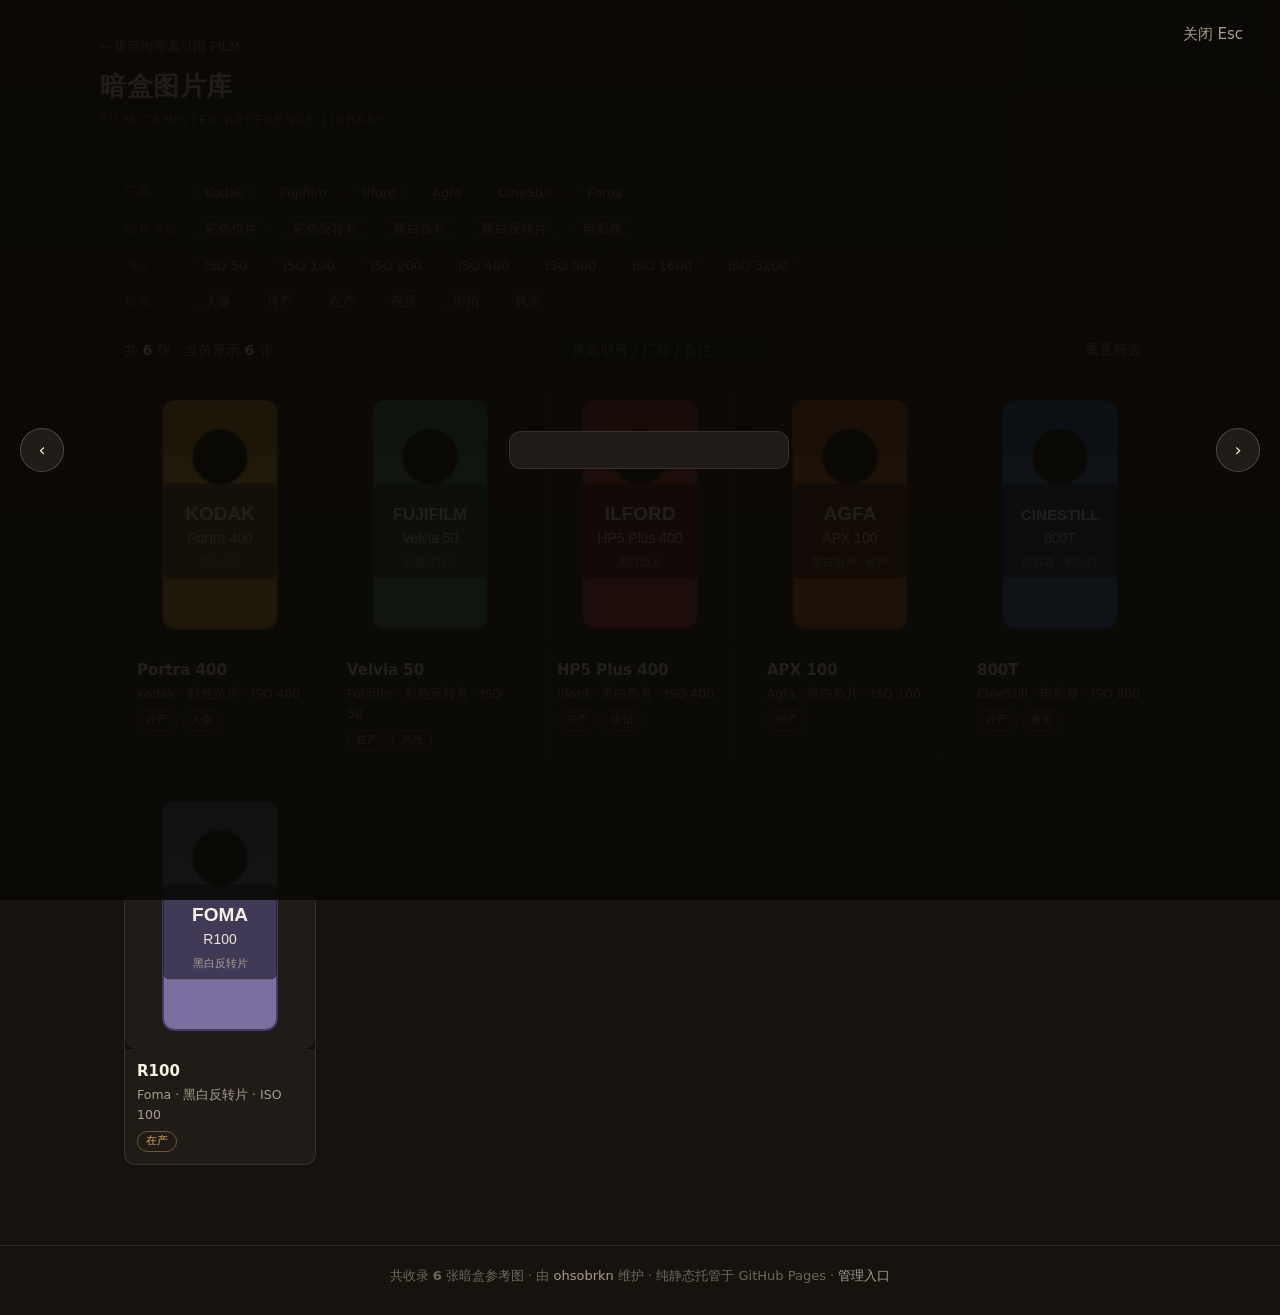
==== index.html @ 47b18689 "canister: init library (visitor page, admin, schema, seed data) 纯静态暗盒图片库：访客端多维筛选浏览 + 管理端 Git API 自助维" ====
<!DOCTYPE html>
<html lang="zh-CN">
<head>
  <meta charset="UTF-8" />
  <meta name="viewport" content="width=device-width, initial-scale=1.0" />
  <meta name="description" content="暗盒图片库 — 胶片暗盒参考图集，按厂商、胶片类型、ISO 筛选浏览。海带索引图 FILM 附属项目。" />
  <meta name="author" content="ohsobrkn" />
  <title>暗盒图片库 · 海带索引图 FILM</title>
  <link rel="stylesheet" href="styles.css" />
</head>
<body>

<header class="lib-header">
  <div class="lib-header-inner">
    <a class="lib-back" href="https://ohsobrkn.github.io/film-index-generator/">← 返回海带索引图 FILM</a>
    <h1>暗盒图片库</h1>
    <p class="lib-sub">Film canister reference library</p>
  </div>
</header>

<main>
  <section id="filters" class="lib-filters" aria-label="筛选器"></section>

  <div class="lib-toolbar">
    <span class="lib-count" id="count"></span>
    <input type="text" class="search-input" id="search" placeholder="搜索型号 / 厂商 / 备注…" />
    <button id="resetBtn" class="ghost" type="button">重置筛选</button>
  </div>

  <section id="grid" class="lib-grid" aria-label="图片列表"></section>
  <div id="empty" class="lib-empty" hidden>没有符合条件的暗盒图片，试试调整筛选条件。</div>
</main>

<footer class="lib-footer">
  共收录 <b id="totalCount">0</b> 张暗盒参考图 · 由 <a href="https://github.com/ohsobrkn" target="_blank" rel="noopener">ohsobrkn</a> 维护
  · 纯静态托管于 GitHub Pages · <a href="admin.html">管理入口</a>
</footer>

<div id="lightbox" class="lightbox" hidden role="dialog" aria-modal="true" aria-label="图片大图">
  <span class="lb-counter" id="lbCounter"></span>
  <button class="lb-close ghost" id="lbClose" type="button">关闭 Esc</button>
  <button class="lb-nav lb-prev" id="lbPrev" type="button" aria-label="上一张">‹</button>
  <div class="lightbox-stage">
    <div class="lightbox-img-wrap"><img class="lightbox-img" id="lbImg" alt="" /></div>
    <aside class="lightbox-meta" id="lbMeta"></aside>
  </div>
  <button class="lb-nav lb-next" id="lbNext" type="button" aria-label="下一张">›</button>
</div>

<script>
(function () {
  "use strict";

  var DIM_TYPE_LABEL = {};

  var db = null;          // canisters.json 全量
  var visibleItems = [];  // 当前筛选结果
  var filters = {};       // { dimKey: Set(values) }
  var query = "";
  var lbIndex = -1;

  var filtersEl = document.getElementById("filters");
  var gridEl = document.getElementById("grid");
  var emptyEl = document.getElementById("empty");
  var countEl = document.getElementById("count");
  var totalEl = document.getElementById("totalCount");
  var searchEl = document.getElementById("search");
  var resetBtn = document.getElementById("resetBtn");

  function itemVisible(item) { return !item.status || item.status === "visible"; }

  function attrValue(item, key) {
    return item.attrs ? item.attrs[key] : undefined;
  }

  function dimOf(key) {
    for (var i = 0; i < db.dimensions.length; i += 1) {
      if (db.dimensions[i].key === key) return db.dimensions[i];
    }
    return null;
  }

  function dimValues(dim) {
    if (dim.type === "dict") return (db.dicts && db.dicts[dim.dict]) || [];
    if (dim.type === "enum") return dim.values || [];
    if (dim.type === "number") return dim.tiers || [];
    if (dim.type === "tags") {
      var set = {};
      db.items.forEach(function (it) {
        (it.tags || []).forEach(function (t) { set[t] = true; });
      });
      return Object.keys(set).sort();
    }
    return [];
  }

  function matchFilter(item) {
    for (var key in filters) {
      var active = filters[key];
      if (!active || active.size === 0) continue;
      if (key === "tags") {
        var hit = false;
        (item.tags || []).forEach(function (t) { if (active.has(t)) hit = true; });
        if (!hit) return false;
      } else {
        var v = attrValue(item, key);
        if (v === undefined || v === null || !active.has(String(v))) return false;
      }
    }
    if (query) {
      var hay = (item.name || "") + " " + (item.notes || "");
      for (var k in (item.attrs || {})) hay += " " + item.attrs[k];
      (item.tags || []).forEach(function (t) { hay += " " + t; });
      if (hay.toLowerCase().indexOf(query.toLowerCase()) < 0) return false;
    }
    return true;
  }

  function applyFilters() {
    visibleItems = db.items.filter(function (it) { return itemVisible(it) && matchFilter(it); });
    renderGrid();
    syncUrl();
    countEl.innerHTML = "共 <b>" + db.items.filter(itemVisible).length + "</b> 张 · 当前显示 <b>" + visibleItems.length + "</b> 张";
  }

  function syncUrl() {
    var params = new URLSearchParams();
    for (var key in filters) {
      if (filters[key] && filters[key].size) params.set(key, Array.from(filters[key]).join(","));
    }
    if (query) params.set("q", query);
    var qs = params.toString();
    window.history.replaceState(null, "", qs ? "?" + qs : window.location.pathname);
  }

  function readUrl() {
    var params = new URLSearchParams(window.location.search);
    filters = {};
    db.dimensions.forEach(function (dim) {
      var raw = params.get(dim.key);
      if (raw) filters[dim.key] = new Set(raw.split(",").filter(Boolean));
      else filters[dim.key] = new Set();
    });
    filters.tags = filters.tags || new Set();
    query = params.get("q") || "";
    searchEl.value = query;
  }

  function buildFilterUi() {
    filtersEl.innerHTML = "";
    db.dimensions.forEach(function (dim) {
      DIM_TYPE_LABEL[dim.key] = dim.label;
      var group = document.createElement("div");
      group.className = "filter-group";
      var label = document.createElement("span");
      label.className = "filter-label";
      label.textContent = dim.label;
      group.appendChild(label);
      dimValues(dim).forEach(function (val) {
        var btn = document.createElement("button");
        btn.type = "button";
        btn.className = "chip";
        btn.textContent = dim.type === "number" ? "ISO " + val : val;
        var set = filters[dim.key] || (filters[dim.key] = new Set());
        if (set.has(String(val))) btn.classList.add("on");
        btn.addEventListener("click", function () {
          var v = String(val);
          if (set.has(v)) { set.delete(v); btn.classList.remove("on"); }
          else { set.add(v); btn.classList.add("on"); }
          applyFilters();
        });
        group.appendChild(btn);
      });
      filtersEl.appendChild(group);
    });
  }

  function renderGrid() {
    gridEl.innerHTML = "";
    visibleItems.forEach(function (item) {
      var card = document.createElement("div");
      card.className = "card";
      card.setAttribute("role", "button");
      card.tabIndex = 0;

      var img = document.createElement("img");
      img.className = "card-thumb";
      img.loading = "lazy";
      img.src = item.thumb;
      img.alt = (item.name || item.id) + " 缩略图";
      card.appendChild(img);

      var body = document.createElement("div");
      body.className = "card-body";
      var name = document.createElement("div");
      name.className = "card-name";
      name.textContent = item.name || item.id;
      body.appendChild(name);

      var meta = document.createElement("div");
      meta.className = "card-meta";
      var parts = [];
      ["manufacturer", "filmType"].forEach(function (k) {
        var v = attrValue(item, k);
        if (v !== undefined && v !== null && v !== "") parts.push(String(v));
      });
      if (attrValue(item, "iso") !== undefined && attrValue(item, "iso") !== null) parts.push("ISO " + attrValue(item, "iso"));
      meta.textContent = parts.join(" · ");
      body.appendChild(meta);

      if (item.tags && item.tags.length) {
        var tags = document.createElement("div");
        tags.className = "card-tags";
        item.tags.forEach(function (t) {
          var tag = document.createElement("span");
          tag.className = "tag";
          tag.textContent = t;
          tags.appendChild(tag);
        });
        body.appendChild(tags);
      }
      card.appendChild(body);

      var open = function () { openLightbox(item); };
      card.addEventListener("click", open);
      card.addEventListener("keydown", function (e) { if (e.key === "Enter" || e.key === " ") { e.preventDefault(); open(); } });
      gridEl.appendChild(card);
    });
    emptyEl.hidden = visibleItems.length > 0;
  }

  function openLightbox(item) {
    lbIndex = visibleItems.indexOf(item);
    renderLightbox();
    var lb = document.getElementById("lightbox");
    lb.hidden = false;
    document.body.style.overflow = "hidden";
    document.getElementById("lbClose").focus();
  }

  function renderLightbox() {
    if (lbIndex < 0 || lbIndex >= visibleItems.length) return;
    var item = visibleItems[lbIndex];
    var img = document.getElementById("lbImg");
    img.src = item.original;
    img.alt = item.name || item.id;

    var meta = document.getElementById("lbMeta");
    meta.innerHTML = "";
    var h = document.createElement("h3");
    h.textContent = item.name || item.id;
    meta.appendChild(h);
    var sub = document.createElement("div");
    sub.className = "sub";
    sub.textContent = item.id + " · 更新于 " + String(item.updatedAt || "").slice(0, 10);
    meta.appendChild(sub);

    db.dimensions.forEach(function (dim) {
      if (dim.type === "tags") {
        if (item.tags && item.tags.length) {
          var rowT = metaRow(dim.label, item.tags.join(" · "));
          meta.appendChild(rowT);
        }
        return;
      }
      var v = attrValue(item, dim.key);
      if (v === undefined || v === null || v === "") return;
      var row = metaRow(dim.label, dim.key === "iso" ? "ISO " + v : String(v));
      meta.appendChild(row);
    });

    if (item.notes) {
      var notes = document.createElement("div");
      notes.className = "lightbox-notes";
      notes.textContent = item.notes;
      meta.appendChild(notes);
    }

    document.getElementById("lbCounter").textContent = (lbIndex + 1) + " / " + visibleItems.length;
  }

  function metaRow(k, v) {
    var row = document.createElement("div");
    row.className = "meta-row";
    var ke = document.createElement("span");
    ke.className = "k";
    ke.textContent = k;
    var ve = document.createElement("span");
    ve.className = "v";
    ve.textContent = v;
    row.appendChild(ke);
    row.appendChild(ve);
    return row;
  }

  function closeLightbox() {
    document.getElementById("lightbox").hidden = true;
    document.getElementById("lbImg").src = "";
    document.body.style.overflow = "";
  }

  function stepLightbox(delta) {
    if (lbIndex < 0) return;
    lbIndex = (lbIndex + delta + visibleItems.length) % visibleItems.length;
    renderLightbox();
  }

  document.getElementById("lbClose").addEventListener("click", closeLightbox);
  document.getElementById("lbPrev").addEventListener("click", function () { stepLightbox(-1); });
  document.getElementById("lbNext").addEventListener("click", function () { stepLightbox(1); });
  document.getElementById("lightbox").addEventListener("click", function (e) {
    if (e.target === this) closeLightbox();
  });
  document.addEventListener("keydown", function (e) {
    if (document.getElementById("lightbox").hidden) return;
    if (e.key === "Escape") closeLightbox();
    else if (e.key === "ArrowLeft") stepLightbox(-1);
    else if (e.key === "ArrowRight") stepLightbox(1);
  });

  var debounceTimer = null;
  searchEl.addEventListener("input", function () {
    clearTimeout(debounceTimer);
    debounceTimer = setTimeout(function () {
      query = searchEl.value.trim();
      applyFilters();
    }, 160);
  });

  resetBtn.addEventListener("click", function () {
    searchEl.value = "";
    query = "";
    readUrl();
    buildFilterUi();
    applyFilters();
  });

  fetch("data/canisters.json").then(function (r) {
    if (!r.ok) throw new Error("HTTP " + r.status);
    return r.json();
  }).then(function (json) {
    db = json;
    totalEl.textContent = db.items.filter(itemVisible).length;
    readUrl();
    buildFilterUi();
    applyFilters();
  }).catch(function (err) {
    gridEl.innerHTML = "";
    emptyEl.hidden = false;
    emptyEl.textContent = "数据加载失败：" + err.message + "（请稍后刷新重试）";
  });
})();
</script>
</body>
</html>
---- styles.css ----
/* =====================================================================
   暗盒图片库 Canister Library — 暗房 Darkroom 主题（与海带索引图 FILM 同源基调）
   ===================================================================== */

:root {
  color-scheme: dark;
  --bg: #16130f;
  --bg-deep: #0f0c09;
  --surface: #1f1b16;
  --surface-2: #262119;
  --surface-3: #2f2820;
  --line: rgba(236, 229, 216, 0.11);
  --line-strong: rgba(236, 229, 216, 0.22);
  --ink: #ece5d8;
  --ink-bright: #f8f2e4;
  --muted: #a89d8a;
  --faint: #6f6656;
  --accent: #e0a458;
  --accent-strong: #c98a3e;
  --accent-dim: rgba(224, 164, 88, 0.14);
  --accent-line: rgba(224, 164, 88, 0.42);
  --danger: #d07a63;
  --danger-dim: rgba(208, 122, 99, 0.14);
  --on-accent: #241708;
  --r-md: 8px;
  --r-lg: 12px;
  --r-pill: 999px;
  --shadow-1: 0 2px 10px rgba(6, 4, 1, 0.35);
  --shadow-2: 0 14px 36px rgba(6, 4, 1, 0.46);
  --font: "Space Grotesk", "Segoe UI", "PingFang SC", "Microsoft YaHei UI", system-ui, sans-serif;
}

* { box-sizing: border-box; }

html, body { margin: 0; padding: 0; }

body {
  background: var(--bg);
  color: var(--ink);
  font-family: var(--font);
  font-size: 15px;
  line-height: 1.6;
  min-height: 100vh;
}

a { color: var(--accent); text-decoration: none; }
a:hover { color: var(--ink-bright); }

button, input, select, textarea {
  font-family: inherit;
  font-size: 14px;
  color: var(--ink);
}

button {
  cursor: pointer;
  border: 1px solid var(--line-strong);
  background: var(--surface-2);
  border-radius: var(--r-md);
  padding: 7px 14px;
  transition: border-color 160ms, background 160ms, color 160ms;
}
button:hover { border-color: var(--accent-line); background: var(--surface-3); }
button:disabled { opacity: 0.45; cursor: not-allowed; }
button.primary {
  background: var(--accent);
  border-color: var(--accent-strong);
  color: var(--on-accent);
  font-weight: 600;
}
button.primary:hover { background: var(--accent-strong); }
button.danger { color: var(--danger); border-color: rgba(208, 122, 99, 0.4); }
button.danger:hover { background: var(--danger-dim); }
button.ghost { background: transparent; border-color: transparent; color: var(--muted); }
button.ghost:hover { color: var(--ink); background: var(--surface-2); }

input[type="text"], input[type="password"], input[type="number"], select, textarea {
  background: var(--bg-deep);
  border: 1px solid var(--line);
  border-radius: var(--r-md);
  padding: 7px 10px;
  outline: none;
  transition: border-color 160ms;
}
input:focus, select:focus, textarea:focus { border-color: var(--accent-line); }
textarea { resize: vertical; min-height: 60px; width: 100%; }

/* ===== 页头 ===== */
.lib-header {
  background: linear-gradient(180deg, var(--bg-deep) 0%, var(--bg) 100%);
  border-bottom: 1px solid var(--line);
  padding: 34px 24px 26px;
}
.lib-header-inner { max-width: 1080px; margin: 0 auto; }
.lib-back { font-size: 13px; color: var(--muted); }
.lib-back:hover { color: var(--accent); }
.lib-header h1 {
  margin: 8px 0 2px;
  font-size: 26px;
  font-weight: 600;
  letter-spacing: 0.02em;
}
.lib-sub { margin: 0; color: var(--faint); font-size: 13px; letter-spacing: 0.12em; text-transform: uppercase; }

main { max-width: 1080px; margin: 0 auto; padding: 24px 24px 80px; }

/* ===== 筛选器 ===== */
.lib-filters { display: flex; flex-direction: column; gap: 12px; }
.filter-group { display: flex; flex-wrap: wrap; align-items: center; gap: 8px; }
.filter-label {
  min-width: 4.5em;
  color: var(--faint);
  font-size: 13px;
  letter-spacing: 0.06em;
}
.chip {
  border: 1px solid var(--line);
  background: var(--surface);
  color: var(--muted);
  border-radius: var(--r-pill);
  padding: 3px 13px;
  font-size: 13px;
  transition: all 150ms;
}
.chip:hover { border-color: var(--line-strong); color: var(--ink); }
.chip.on {
  background: var(--accent-dim);
  border-color: var(--accent-line);
  color: var(--accent);
}
.lib-toolbar {
  display: flex;
  align-items: center;
  justify-content: space-between;
  gap: 12px;
  margin: 18px 0 14px;
}
.lib-count { color: var(--muted); font-size: 14px; }
.lib-count b { color: var(--ink-bright); }
.search-input { min-width: 220px; }

/* ===== 图片网格 ===== */
.lib-grid {
  display: grid;
  grid-template-columns: repeat(auto-fill, minmax(180px, 1fr));
  gap: 18px;
}
.card {
  background: var(--surface);
  border: 1px solid var(--line);
  border-radius: var(--r-lg);
  overflow: hidden;
  cursor: pointer;
  transition: border-color 180ms, transform 180ms, box-shadow 180ms;
}
.card:hover {
  border-color: var(--accent-line);
  transform: translateY(-2px);
  box-shadow: var(--shadow-2);
}
.card-thumb {
  display: block;
  width: 100%;
  aspect-ratio: 300 / 420;
  object-fit: contain;
  background: var(--bg-deep);
}
.card-body { padding: 10px 12px 12px; }
.card-name { font-weight: 600; color: var(--ink-bright); font-size: 15px; }
.card-meta { color: var(--muted); font-size: 12.5px; margin-top: 2px; }
.card-tags { margin-top: 6px; display: flex; flex-wrap: wrap; gap: 5px; }
.tag {
  font-size: 11px;
  color: var(--accent);
  border: 1px solid var(--accent-line);
  border-radius: var(--r-pill);
  padding: 0 8px;
  line-height: 1.7;
}
.lib-empty {
  text-align: center;
  color: var(--faint);
  padding: 80px 0;
  font-size: 15px;
}

/* ===== Lightbox ===== */
.lightbox {
  position: fixed;
  inset: 0;
  background: rgba(10, 8, 5, 0.9);
  display: flex;
  align-items: center;
  justify-content: center;
  z-index: 100;
  animation: fadeIn 200ms ease;
}
@keyframes fadeIn { from { opacity: 0; } to { opacity: 1; } }
.lightbox-stage {
  display: flex;
  align-items: center;
  gap: 18px;
  max-width: min(1200px, 94vw);
  max-height: 92vh;
}
.lightbox-img-wrap {
  display: flex;
  align-items: center;
  justify-content: center;
  flex: 0 1 auto;
  min-width: 0;
}
.lightbox-img {
  max-width: min(760px, 68vw);
  max-height: 88vh;
  border-radius: var(--r-lg);
  box-shadow: var(--shadow-2);
  background: var(--bg-deep);
}
.lightbox-meta {
  width: 280px;
  flex: none;
  background: var(--surface);
  border: 1px solid var(--line);
  border-radius: var(--r-lg);
  padding: 18px 20px;
  overflow-y: auto;
  max-height: 88vh;
}
.lightbox-meta h3 { margin: 0 0 4px; color: var(--ink-bright); font-size: 18px; }
.lightbox-meta .sub { color: var(--faint); font-size: 12px; margin-bottom: 14px; }
.meta-row { display: flex; justify-content: space-between; gap: 10px; padding: 6px 0; border-bottom: 1px dashed var(--line); font-size: 13.5px; }
.meta-row .k { color: var(--faint); flex: none; }
.meta-row .v { color: var(--ink); text-align: right; }
.lightbox-notes { margin-top: 12px; color: var(--muted); font-size: 13px; white-space: pre-wrap; }
.lb-nav {
  position: absolute;
  top: 50%;
  transform: translateY(-50%);
  width: 44px;
  height: 44px;
  border-radius: 50%;
  border: 1px solid var(--line-strong);
  background: var(--surface);
  color: var(--ink);
  font-size: 18px;
  line-height: 1;
  display: flex;
  align-items: center;
  justify-content: center;
}
.lb-nav:hover { border-color: var(--accent-line); color: var(--accent); }
.lb-prev { left: 20px; }
.lb-next { right: 20px; }
.lb-close {
  position: absolute;
  top: 18px;
  right: 22px;
  font-size: 15px;
  padding: 6px 14px;
}
.lb-counter { position: absolute; top: 24px; left: 26px; color: var(--muted); font-size: 13px; }

/* ===== 页脚 ===== */
.lib-footer {
  border-top: 1px solid var(--line);
  padding: 20px 24px 28px;
  color: var(--faint);
  font-size: 13px;
  text-align: center;
}
.lib-footer a { color: var(--muted); }

/* ===== 管理页通用 ===== */
.panel {
  background: var(--surface);
  border: 1px solid var(--line);
  border-radius: var(--r-lg);
  padding: 20px 22px;
  margin-bottom: 18px;
}
.panel h2 { margin: 0 0 14px; font-size: 17px; font-weight: 600; color: var(--ink-bright); }
.panel .hint { color: var(--faint); font-size: 12.5px; margin: 6px 0 0; line-height: 1.7; }
.field-row { display: flex; flex-wrap: wrap; gap: 10px; align-items: center; margin-bottom: 10px; }
.field-row:last-child { margin-bottom: 0; }
.field-row label { color: var(--muted); font-size: 13px; min-width: 5em; }
.stat-cards { display: grid; grid-template-columns: repeat(auto-fit, minmax(200px, 1fr)); gap: 12px; }
.stat-card {
  background: var(--surface-2);
  border: 1px solid var(--line);
  border-radius: var(--r-md);
  padding: 12px 16px;
}
.stat-card .k { color: var(--faint); font-size: 12px; }
.stat-card .v { color: var(--ink-bright); font-size: 17px; font-weight: 600; margin-top: 2px; }
.stat-card .v.warn { color: var(--accent); }
.stat-card .v.bad { color: var(--danger); }

.tabs { display: flex; gap: 8px; margin: 20px 0 16px; border-bottom: 1px solid var(--line); padding-bottom: 10px; }
.tab-btn {
  border: none;
  background: transparent;
  color: var(--muted);
  padding: 8px 18px;
  border-radius: var(--r-md) var(--r-md) 0 0;
  font-size: 14.5px;
}
.tab-btn.on { color: var(--accent); background: var(--accent-dim); }
.tab-page[hidden] { display: none; }

.dropzone {
  border: 1.5px dashed var(--line-strong);
  border-radius: var(--r-lg);
  padding: 36px 20px;
  text-align: center;
  color: var(--muted);
  transition: border-color 160ms, background 160ms;
  cursor: pointer;
}
.dropzone:hover, .dropzone.drag {
  border-color: var(--accent-line);
  background: var(--accent-dim);
  color: var(--ink);
}
.dropzone .dz-icon { font-size: 26px; display: block; margin-bottom: 6px; }

.queue-item, .row-item {
  display: flex;
  gap: 14px;
  align-items: flex-start;
  background: var(--surface-2);
  border: 1px solid var(--line);
  border-radius: var(--r-md);
  padding: 12px 14px;
  margin-bottom: 10px;
}
.queue-thumb {
  width: 76px;
  height: 106px;
  object-fit: contain;
  background: var(--bg-deep);
  border-radius: var(--r-md);
  flex: none;
}
.qi-main { flex: 1; min-width: 0; }
.qi-title { display: flex; align-items: center; gap: 10px; flex-wrap: wrap; }
.qi-title .fname { color: var(--ink-bright); font-weight: 600; font-size: 14px; word-break: break-all; }
.qi-title .fsize { color: var(--faint); font-size: 12px; }
.qi-form { display: grid; grid-template-columns: repeat(auto-fit, minmax(150px, 1fr)); gap: 8px; margin-top: 8px; }
.qi-form .f { display: flex; flex-direction: column; gap: 3px; }
.qi-form .f label { font-size: 11.5px; color: var(--faint); }
.qi-form input, .qi-form select { width: 100%; padding: 5px 8px; font-size: 13px; }
.qi-status { font-size: 12px; color: var(--faint); }
.qi-status.err { color: var(--danger); }
.qi-status.ok { color: #7fb98a; }

.bulk-bar {
  display: flex;
  flex-wrap: wrap;
  gap: 8px;
  align-items: center;
  background: var(--accent-dim);
  border: 1px solid var(--accent-line);
  border-radius: var(--r-md);
  padding: 10px 14px;
  margin-bottom: 14px;
}
.bulk-bar .sep { flex: 1; }

.manage-tools { display: flex; flex-wrap: wrap; gap: 8px; align-items: center; margin-bottom: 14px; }
.manage-tools input[type="text"] { min-width: 180px; }

.row-thumb {
  width: 52px;
  height: 73px;
  object-fit: contain;
  background: var(--bg-deep);
  border-radius: 6px;
  flex: none;
}
.row-check { margin-top: 26px; flex: none; accent-color: var(--accent); }
.row-main { flex: 1; min-width: 0; }
.row-name { color: var(--ink-bright); font-weight: 600; font-size: 14.5px; }
.row-attrs { color: var(--muted); font-size: 12.5px; margin-top: 2px; }
.row-actions { display: flex; gap: 6px; flex-wrap: wrap; }
.row-actions button { padding: 4px 10px; font-size: 12.5px; }
.badge-hidden { color: var(--danger); border: 1px solid rgba(208,122,99,0.4); border-radius: var(--r-pill); font-size: 11px; padding: 0 8px; }
.badge-dirty { color: var(--accent); border: 1px solid var(--accent-line); border-radius: var(--r-pill); font-size: 11px; padding: 0 8px; }

.dict-list { display: flex; flex-wrap: wrap; gap: 8px; margin-bottom: 12px; }
.dict-item {
  display: inline-flex;
  align-items: center;
  gap: 8px;
  background: var(--surface-2);
  border: 1px solid var(--line);
  border-radius: var(--r-pill);
  padding: 3px 6px 3px 13px;
  font-size: 13px;
}
.dict-item button { padding: 1px 8px; font-size: 11px; border-radius: var(--r-pill); }

.toast-wrap { position: fixed; bottom: 22px; right: 22px; display: flex; flex-direction: column; gap: 8px; z-index: 200; }
.toast {
  background: var(--surface-3);
  border: 1px solid var(--line-strong);
  border-left: 3px solid var(--accent);
  border-radius: var(--r-md);
  padding: 10px 16px;
  font-size: 13.5px;
  box-shadow: var(--shadow-2);
  max-width: 380px;
  animation: slideIn 220ms ease;
}
.toast.err { border-left-color: var(--danger); }
.toast.ok { border-left-color: #7fb98a; }
@keyframes slideIn { from { transform: translateX(24px); opacity: 0; } to { transform: none; opacity: 1; } }

.commit-log {
  background: var(--bg-deep);
  border: 1px solid var(--line);
  border-radius: var(--r-md);
  padding: 10px 14px;
  font-size: 12.5px;
  color: var(--muted);
  max-height: 180px;
  overflow-y: auto;
  font-family: Consolas, monospace;
  white-space: pre-wrap;
}

@media (max-width: 720px) {
  .lightbox-stage { flex-direction: column; overflow-y: auto; }
  .lightbox-img { max-width: 92vw; max-height: 60vh; }
  .lightbox-meta { width: 92vw; max-height: 40vh; }
  .lib-grid { grid-template-columns: repeat(auto-fill, minmax(140px, 1fr)); }
}
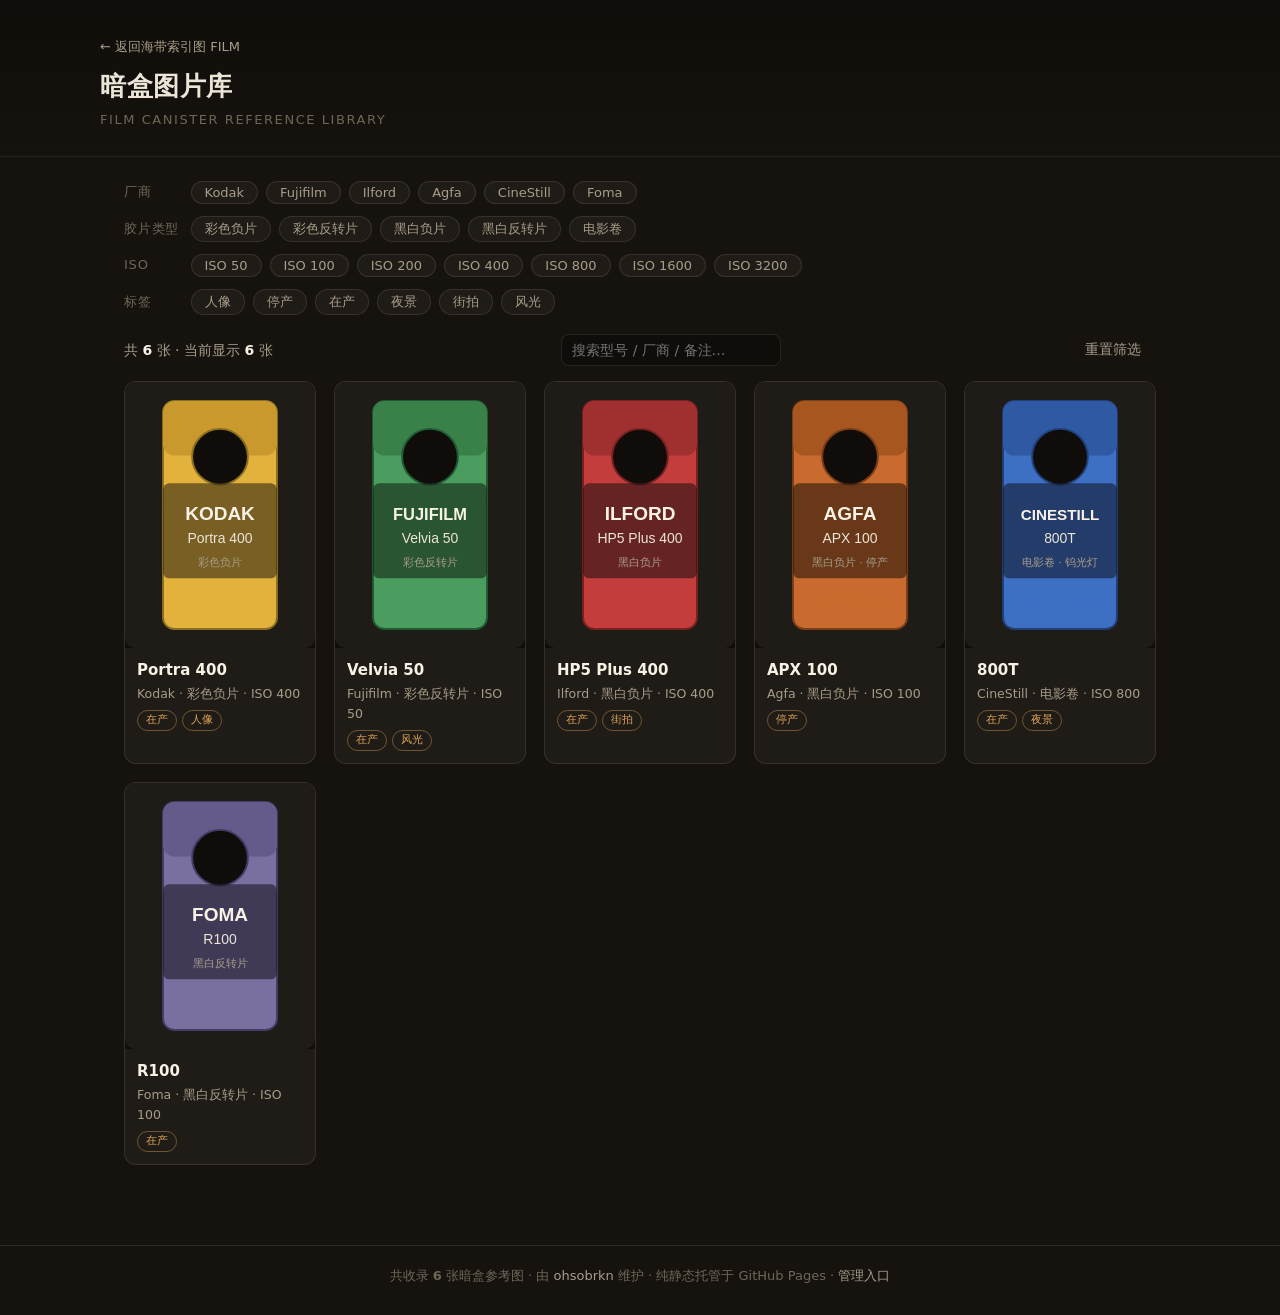
==== commit e9f5842f: "fix: hidden 属性被 display:flex 覆盖 + 重置筛选未清 URL 参数" ====
--- a/index.html
+++ b/index.html
@@ -330,6 +330,7 @@
   resetBtn.addEventListener("click", function () {
     searchEl.value = "";
     query = "";
+    window.history.replaceState(null, "", window.location.pathname);
     readUrl();
     buildFilterUi();
     applyFilters();
--- a/styles.css
+++ b/styles.css
@@ -32,6 +32,9 @@
 
 * { box-sizing: border-box; }
 
+/* 防止显式 display:flex 等覆盖 hidden 属性 */
+[hidden] { display: none !important; }
+
 html, body { margin: 0; padding: 0; }
 
 body {
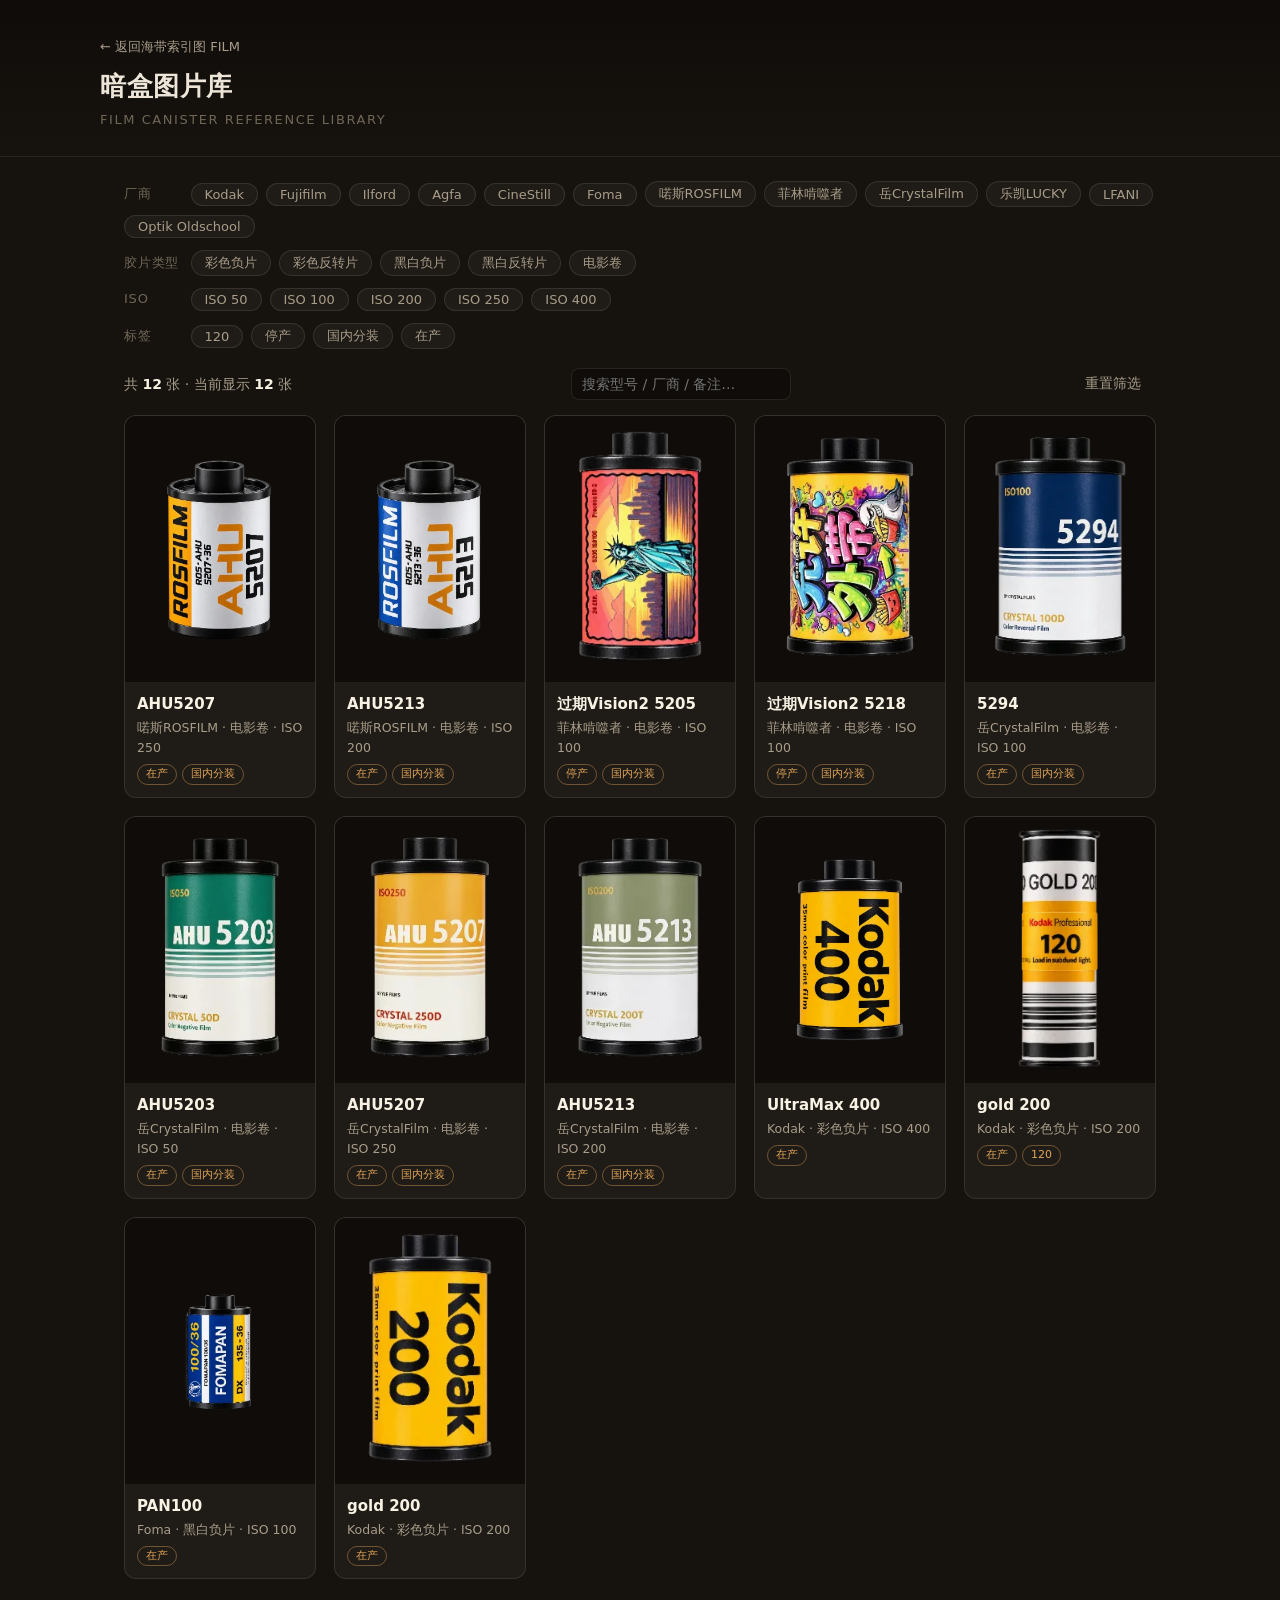
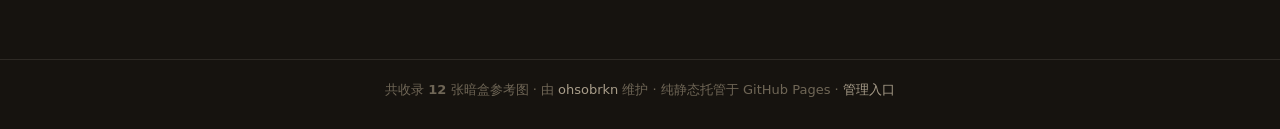
==== commit a8e8552d: "feat: ISO 筛选动态收集 + 上传队列暂存（IndexedDB）+ 公开页缓存穿透 1. ISO 筛选档位从已录入数据动态收集（去重 + 数值升序），不再依赖固定 tiers 列表 2. 上传" ====
--- a/index.html
+++ b/index.html
@@ -83,7 +83,19 @@
   function dimValues(dim) {
     if (dim.type === "dict") return (db.dicts && db.dicts[dim.dict]) || [];
     if (dim.type === "enum") return dim.values || [];
-    if (dim.type === "number") return dim.tiers || [];
+    if (dim.type === "number") {
+      // ISO 档位从已录入数据动态收集：去重 + 数值升序，无需手动维护固定列表
+      var seen = {};
+      var vals = [];
+      db.items.forEach(function (it) {
+        var v = it.attrs && it.attrs[dim.key];
+        if (v !== undefined && v !== null && v !== "" && !seen[v]) {
+          seen[v] = Number(v);
+          vals.push(String(v));
+        }
+      });
+      return vals.sort(function (a, b) { return seen[a] - seen[b]; });
+    }
     if (dim.type === "tags") {
       var set = {};
       db.items.forEach(function (it) {
@@ -336,7 +348,8 @@
     applyFilters();
   });
 
-  fetch("data/canisters.json").then(function (r) {
+  // no-store + 时间戳穿透缓存：数据更新并重新部署后，刷新页面即可看到最新内容
+  fetch("data/canisters.json?v=" + Date.now(), { cache: "no-store" }).then(function (r) {
     if (!r.ok) throw new Error("HTTP " + r.status);
     return r.json();
   }).then(function (json) {
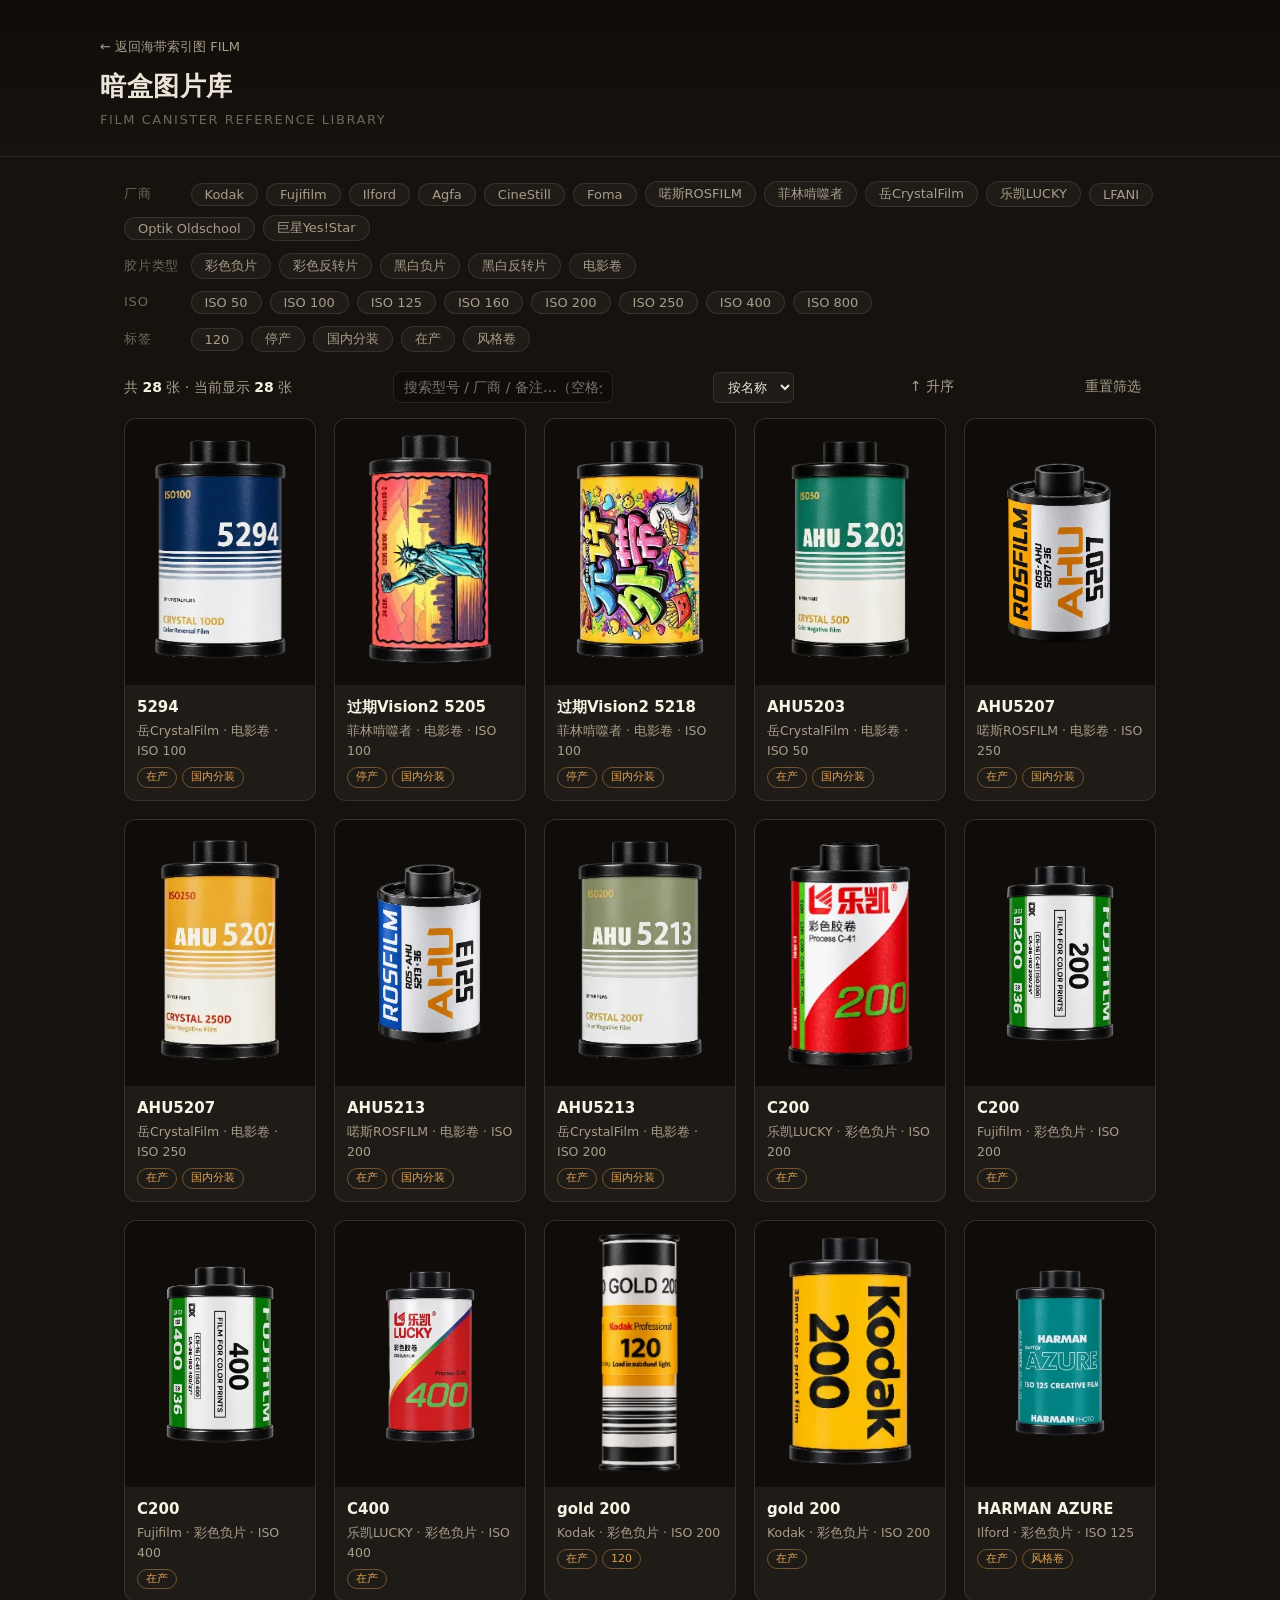
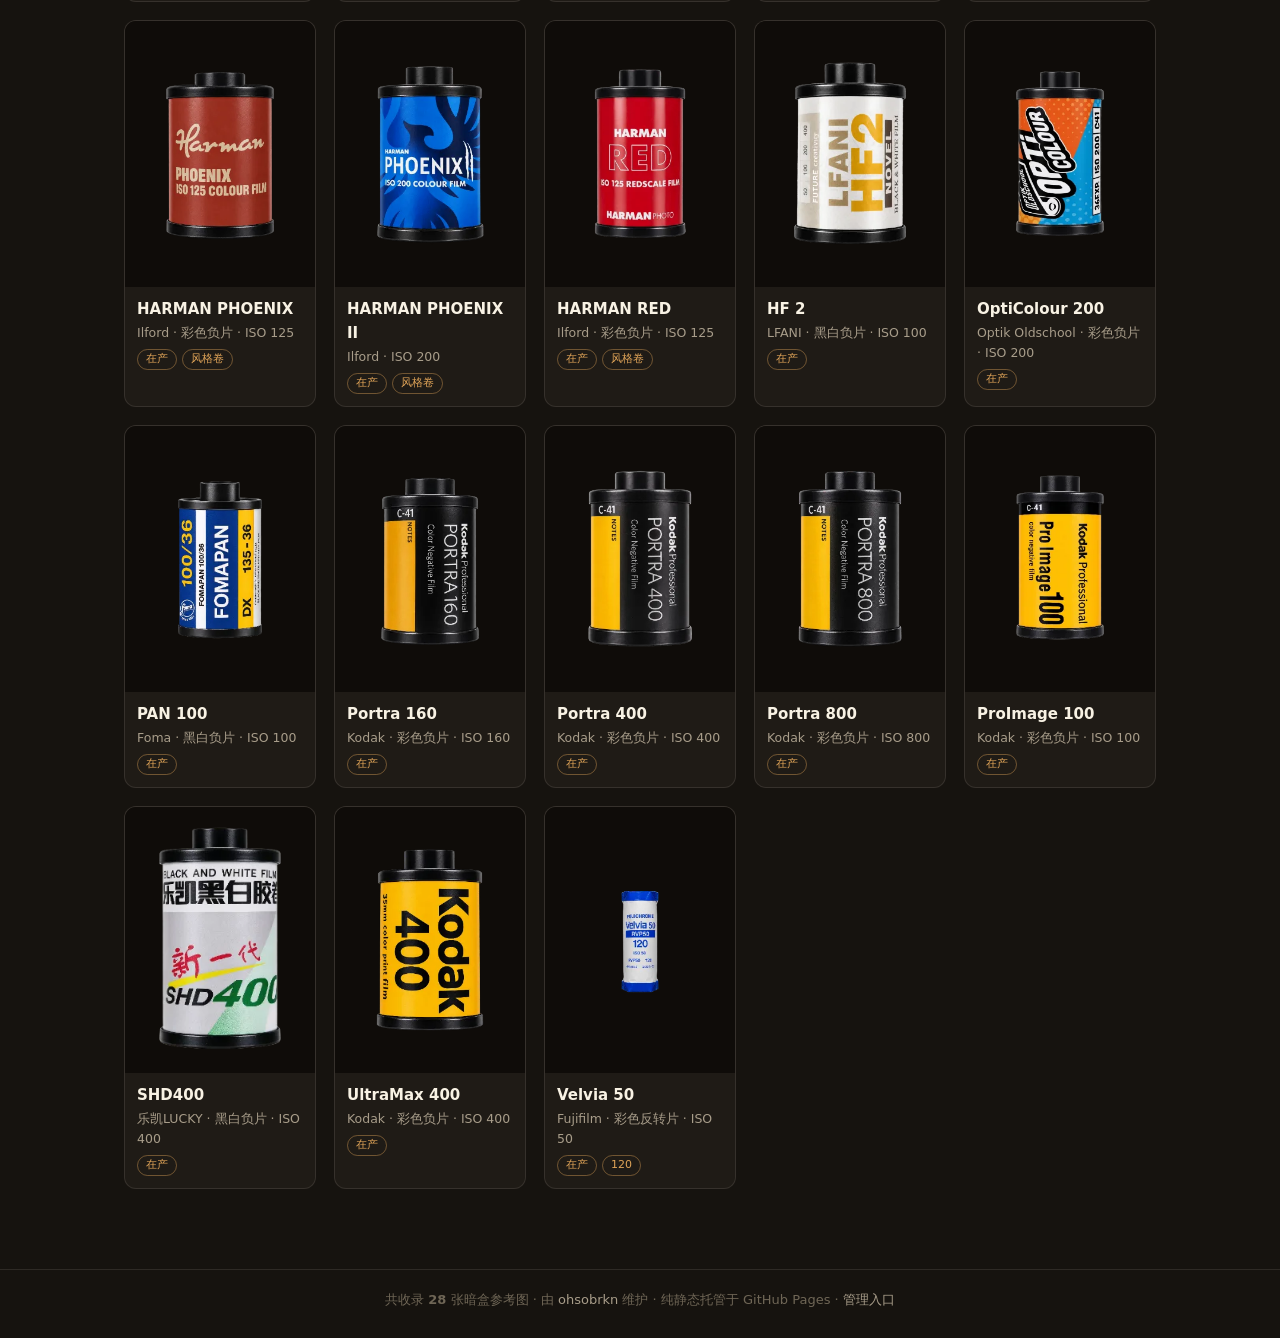
==== commit 6764ee42: "feat: 模糊搜索 + 排序控件 + favicon - 搜索改为空格分词 AND 匹配（与主站选择器一致），部分关键词即可命中 - toolbar 新增排序：按名称/按厂商 × 升序/降序切换，s" ====
--- a/index.html
+++ b/index.html
@@ -6,6 +6,7 @@
   <meta name="description" content="暗盒图片库 — 胶片暗盒参考图集，按厂商、胶片类型、ISO 筛选浏览。海带索引图 FILM 附属项目。" />
   <meta name="author" content="ohsobrkn" />
   <title>暗盒图片库 · 海带索引图 FILM</title>
+  <link rel="icon" href="data:image/svg+xml,%3Csvg xmlns='http://www.w3.org/2000/svg' viewBox='0 0 32 32'%3E%3Crect width='32' height='32' rx='7' fill='%23171310'/%3E%3Crect x='6' y='6' width='20' height='20' rx='2' fill='%23100d0a'/%3E%3Ccircle cx='16' cy='14' r='5' fill='%23e0a458'/%3E%3Crect x='8' y='22' width='16' height='1.6' fill='%23e0a458' opacity='.55'/%3E%3C/svg%3E" />
   <link rel="stylesheet" href="styles.css" />
 </head>
 <body>
@@ -23,7 +24,12 @@
 
   <div class="lib-toolbar">
     <span class="lib-count" id="count"></span>
-    <input type="text" class="search-input" id="search" placeholder="搜索型号 / 厂商 / 备注…" />
+    <input type="text" class="search-input" id="search" placeholder="搜索型号 / 厂商 / 备注…（空格分隔多个关键词）" />
+    <select id="sortKey" class="sort-select" aria-label="排序方式">
+      <option value="name">按名称</option>
+      <option value="manufacturer">按厂商</option>
+    </select>
+    <button id="sortDir" class="ghost" type="button" aria-label="切换排序方向">↑ 升序</button>
     <button id="resetBtn" class="ghost" type="button">重置筛选</button>
   </div>
 
@@ -120,16 +126,42 @@
       }
     }
     if (query) {
+      // 模糊搜索（与主站选择器一致）：空格分词，每个关键词都命中才算匹配
       var hay = (item.name || "") + " " + (item.notes || "");
       for (var k in (item.attrs || {})) hay += " " + item.attrs[k];
       (item.tags || []).forEach(function (t) { hay += " " + t; });
-      if (hay.toLowerCase().indexOf(query.toLowerCase()) < 0) return false;
+      hay = hay.toLowerCase();
+      var tokens = query.toLowerCase().split(/\s+/).filter(Boolean);
+      for (var ti = 0; ti < tokens.length; ti += 1) {
+        if (hay.indexOf(tokens[ti]) < 0) return false;
+      }
     }
     return true;
   }
 
+  /* ===== 排序（按名称 / 按厂商 × 升序 / 降序） ===== */
+  var sortKey = "name";
+  var sortDir = "asc";   // asc | desc
+  var sortKeyEl = document.getElementById("sortKey");
+  var sortDirBtn = document.getElementById("sortDir");
+
+  function sortItems(arr) {
+    return arr.slice().sort(function (a, b) {
+      var va, vb;
+      if (sortKey === "manufacturer") {
+        va = attrValue(a, "manufacturer") != null ? String(attrValue(a, "manufacturer")) : "";
+        vb = attrValue(b, "manufacturer") != null ? String(attrValue(b, "manufacturer")) : "";
+      } else {
+        va = (a.name || a.id || "").toString();
+        vb = (b.name || b.id || "").toString();
+      }
+      var cmp = va.localeCompare(vb, "zh-Hans-CN");
+      return sortDir === "asc" ? cmp : -cmp;
+    });
+  }
+
   function applyFilters() {
-    visibleItems = db.items.filter(function (it) { return itemVisible(it) && matchFilter(it); });
+    visibleItems = sortItems(db.items.filter(function (it) { return itemVisible(it) && matchFilter(it); }));
     renderGrid();
     syncUrl();
     countEl.innerHTML = "共 <b>" + db.items.filter(itemVisible).length + "</b> 张 · 当前显示 <b>" + visibleItems.length + "</b> 张";
@@ -141,6 +173,8 @@
       if (filters[key] && filters[key].size) params.set(key, Array.from(filters[key]).join(","));
     }
     if (query) params.set("q", query);
+    if (sortKey !== "name") params.set("sort", sortKey);
+    if (sortDir !== "asc") params.set("dir", sortDir);
     var qs = params.toString();
     window.history.replaceState(null, "", qs ? "?" + qs : window.location.pathname);
   }
@@ -156,6 +190,11 @@
     filters.tags = filters.tags || new Set();
     query = params.get("q") || "";
     searchEl.value = query;
+    var sk = params.get("sort");
+    sortKey = (sk === "manufacturer" || sk === "name") ? sk : "name";
+    sortDir = params.get("dir") === "desc" ? "desc" : "asc";
+    sortKeyEl.value = sortKey;
+    sortDirBtn.textContent = sortDir === "asc" ? "↑ 升序" : "↓ 降序";
   }
 
   function buildFilterUi() {
@@ -348,6 +387,17 @@
     applyFilters();
   });
 
+  sortKeyEl.addEventListener("change", function () {
+    sortKey = this.value;
+    applyFilters();
+  });
+
+  sortDirBtn.addEventListener("click", function () {
+    sortDir = sortDir === "asc" ? "desc" : "asc";
+    this.textContent = sortDir === "asc" ? "↑ 升序" : "↓ 降序";
+    applyFilters();
+  });
+
   // no-store + 时间戳穿透缓存：数据更新并重新部署后，刷新页面即可看到最新内容
   fetch("data/canisters.json?v=" + Date.now(), { cache: "no-store" }).then(function (r) {
     if (!r.ok) throw new Error("HTTP " + r.status);
--- a/styles.css
+++ b/styles.css
@@ -438,3 +438,13 @@
   .lightbox-meta { width: 92vw; max-height: 40vh; }
   .lib-grid { grid-template-columns: repeat(auto-fill, minmax(140px, 1fr)); }
 }
+
+/* 排序控件 */
+.sort-select {
+  padding: 6px 10px;
+  border-radius: 6px;
+  border: 1px solid var(--line);
+  background: var(--surface);
+  color: var(--ink);
+  font-size: 13px;
+}
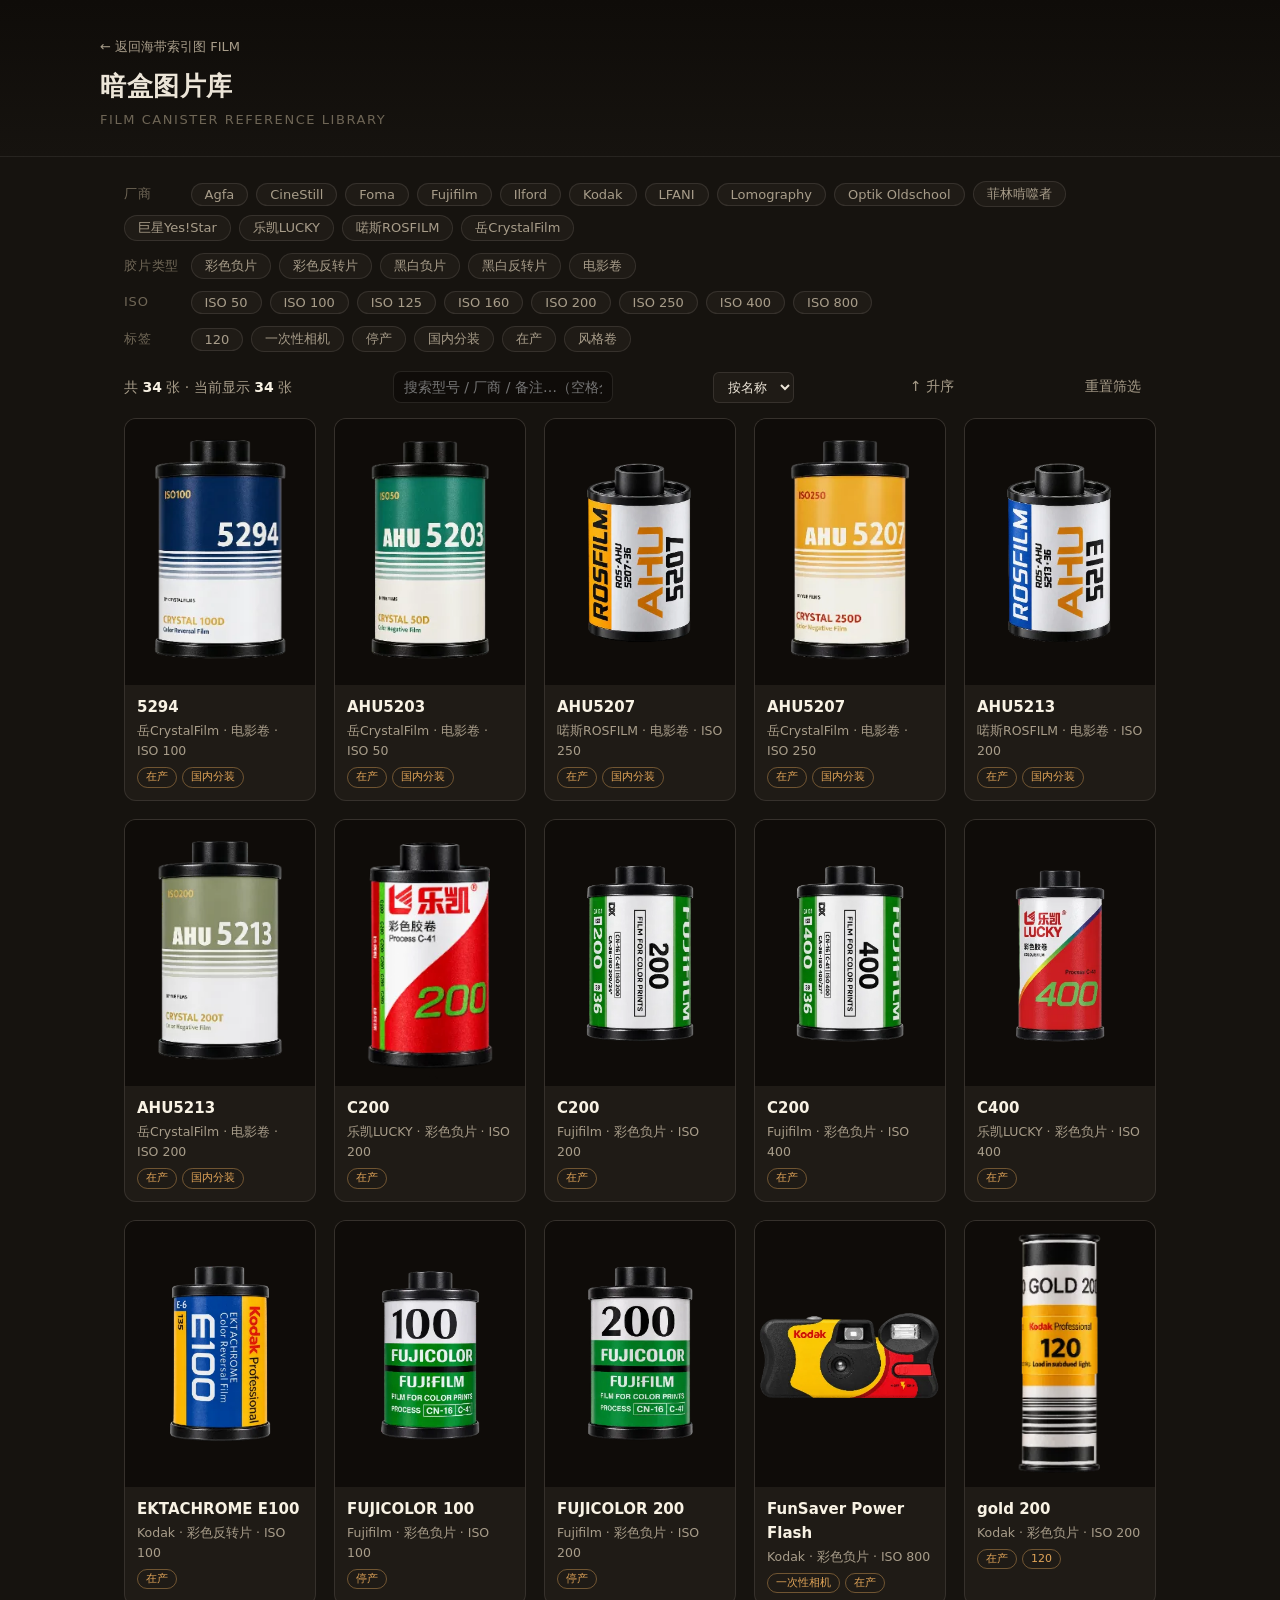
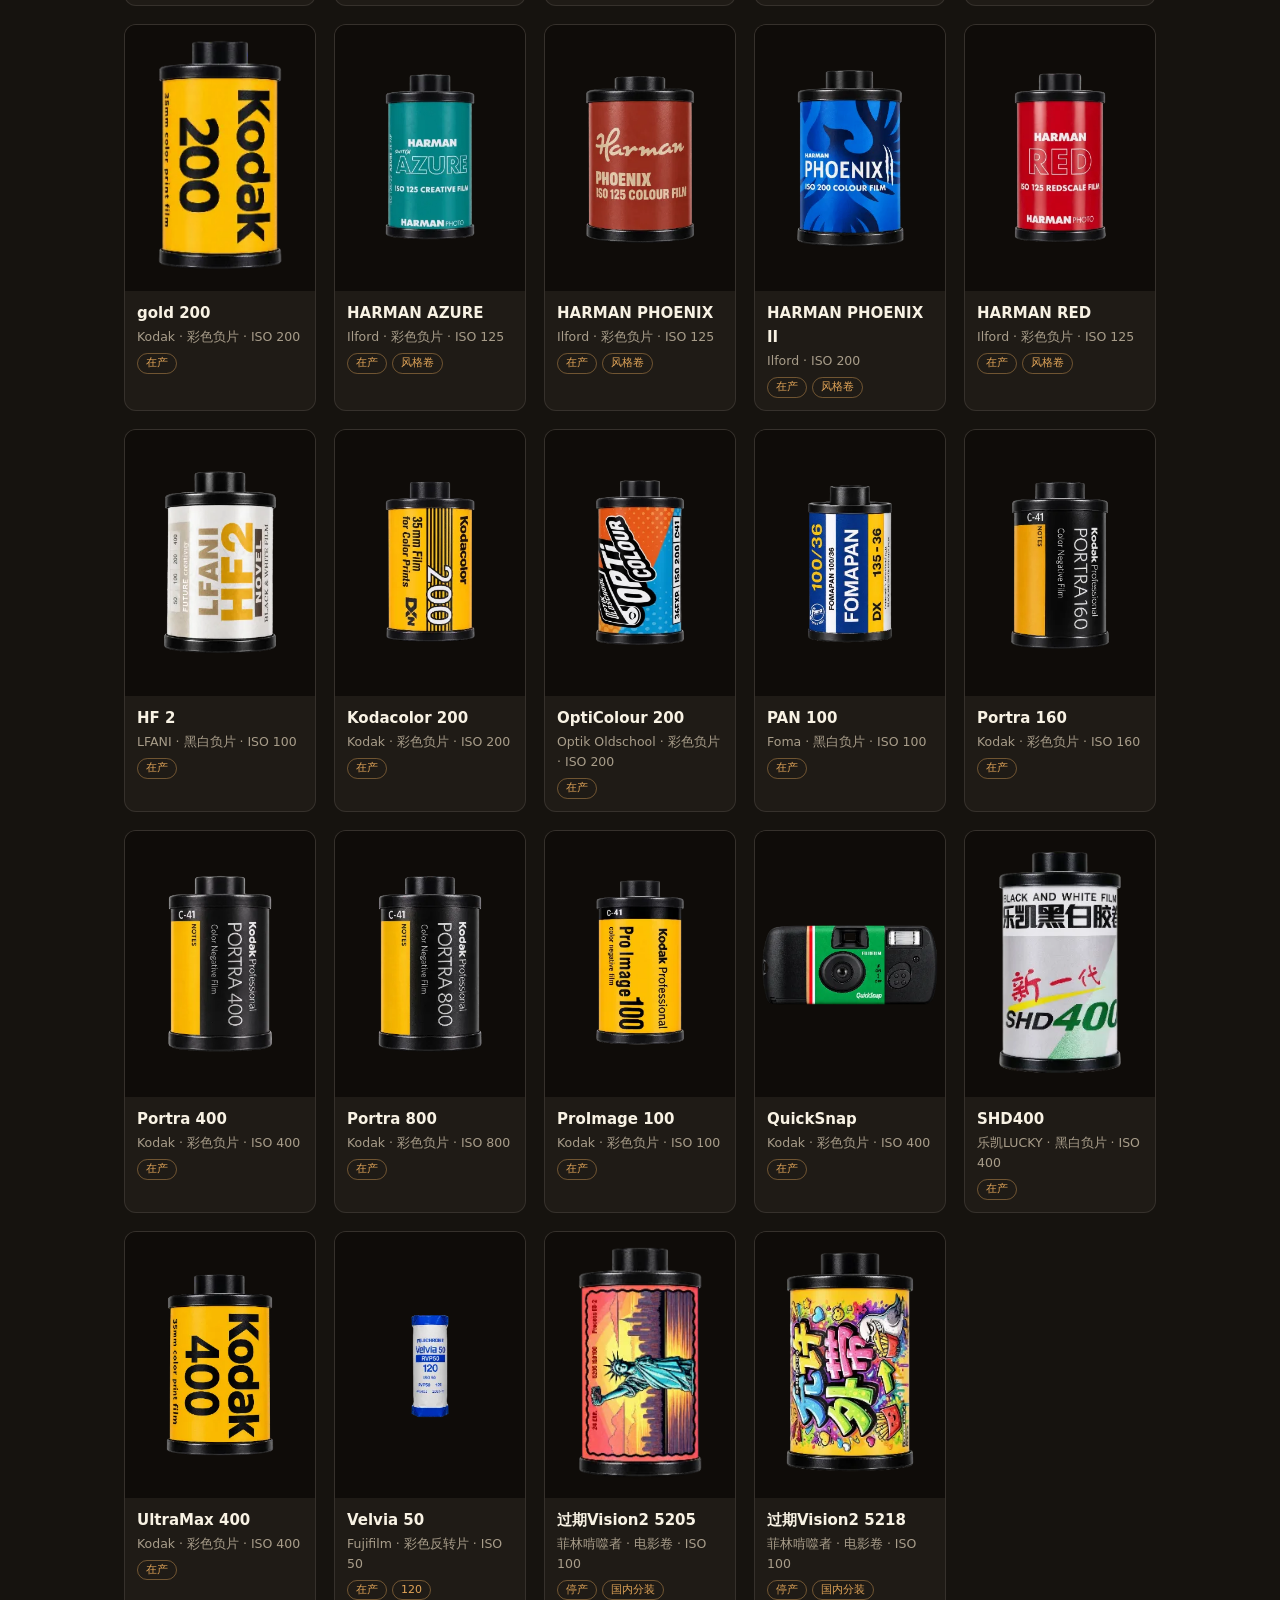
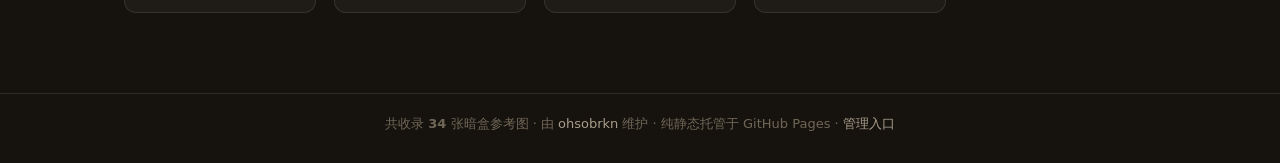
==== commit 07149cf2: "feat: 统一排序规则 + 字典/维度完整 CRUD 与关联一致性 - 统一排序：特殊符号 → 数字 → 英文字母（忽略大小写，同字母大写在前）→   中文（连续中文段按拼音 localeCompa" ====
--- a/index.html
+++ b/index.html
@@ -87,7 +87,7 @@
   }
 
   function dimValues(dim) {
-    if (dim.type === "dict") return (db.dicts && db.dicts[dim.dict]) || [];
+    if (dim.type === "dict") return ((db.dicts && db.dicts[dim.dict]) || []).slice().sort(unifiedCompare);
     if (dim.type === "enum") return dim.values || [];
     if (dim.type === "number") {
       // ISO 档位从已录入数据动态收集：去重 + 数值升序，无需手动维护固定列表
@@ -145,6 +145,47 @@
   var sortKeyEl = document.getElementById("sortKey");
   var sortDirBtn = document.getElementById("sortDir");
 
+  /* ===== 统一排序规则（特殊符号 → 数字 → 英文字母 → 中文拼音） =====
+     分类序：1 符号（!、#、@ 等非字母数字非中文）→ 2 数字（0-9）→ 3 字母（A-Z，
+     不区分大小写比较，同字母时大写在前）→ 4 中文（连续中文段整段按拼音 localeCompare zh） */
+  function charClass(ch) {
+    var code = ch.charCodeAt(0);
+    if (code >= 48 && code <= 57) return 2;
+    if ((code >= 65 && code <= 90) || (code >= 97 && code <= 122)) return 3;
+    if (code >= 0x2e80) return 4;
+    return 1;
+  }
+  function chineseRun(s, i) {
+    var j = i;
+    while (j < s.length && s.charCodeAt(j) >= 0x2e80) j += 1;
+    return s.slice(i, j);
+  }
+  function unifiedCompare(a, b) {
+    var sa = String(a == null ? "" : a);
+    var sb = String(b == null ? "" : b);
+    var i = 0, j = 0;
+    while (i < sa.length && j < sb.length) {
+      var ca = sa.charAt(i), cb = sb.charAt(j);
+      var ka = charClass(ca), kb = charClass(cb);
+      if (ka !== kb) return ka - kb;
+      if (ka === 4) {
+        var xa = chineseRun(sa, i), xb = chineseRun(sb, j);
+        var ccmp = xa.localeCompare(xb, "zh-Hans-CN");
+        if (ccmp !== 0) return ccmp;
+        i += xa.length; j += xb.length;
+      } else {
+        if (ka === 3) {
+          var la = ca.toLowerCase(), lb = cb.toLowerCase();
+          if (la !== lb) return la < lb ? -1 : 1;
+        }
+        if (ca !== cb) return ca < cb ? -1 : 1;
+        i += 1; j += 1;
+      }
+    }
+    if (i >= sa.length && j >= sb.length) return 0;
+    return i >= sa.length ? -1 : 1;
+  }
+
   function sortItems(arr) {
     return arr.slice().sort(function (a, b) {
       var va, vb;
@@ -155,7 +196,7 @@
         va = (a.name || a.id || "").toString();
         vb = (b.name || b.id || "").toString();
       }
-      var cmp = va.localeCompare(vb, "zh-Hans-CN");
+      var cmp = unifiedCompare(va, vb);
       return sortDir === "asc" ? cmp : -cmp;
     });
   }
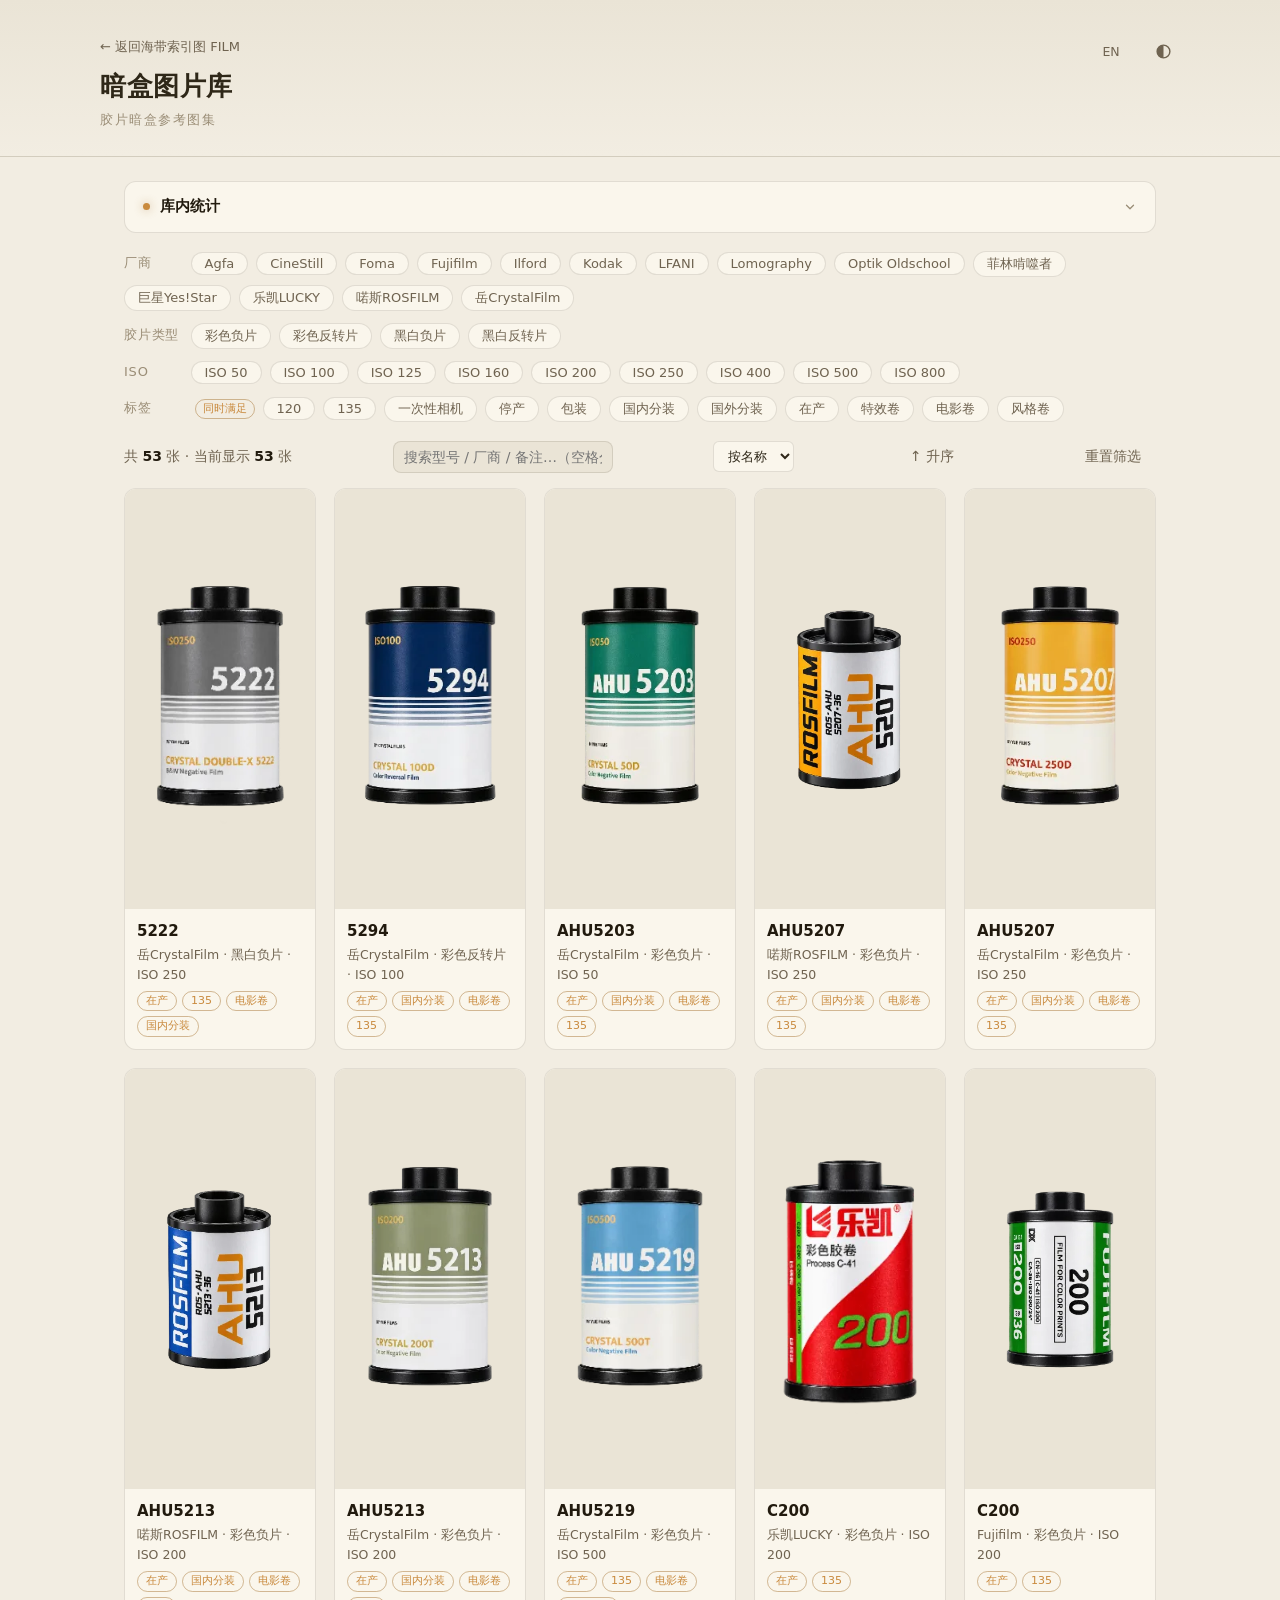
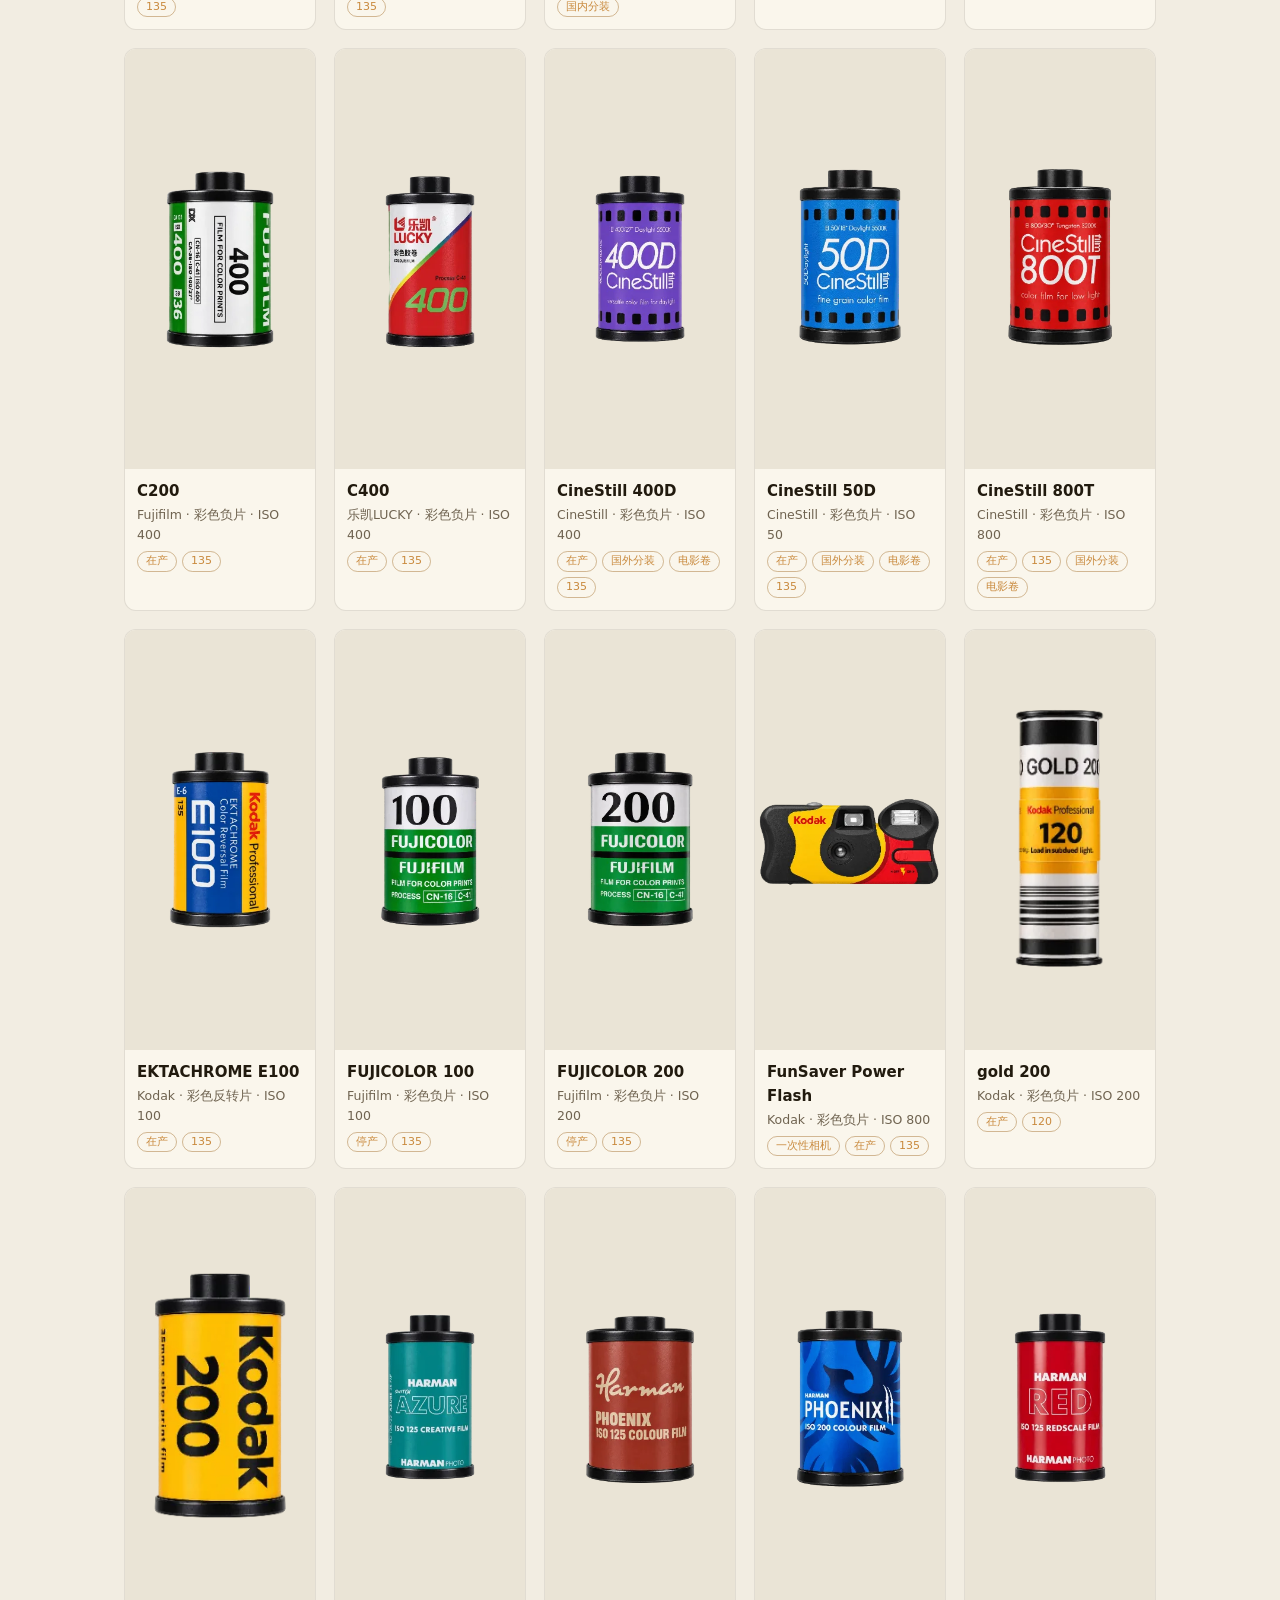
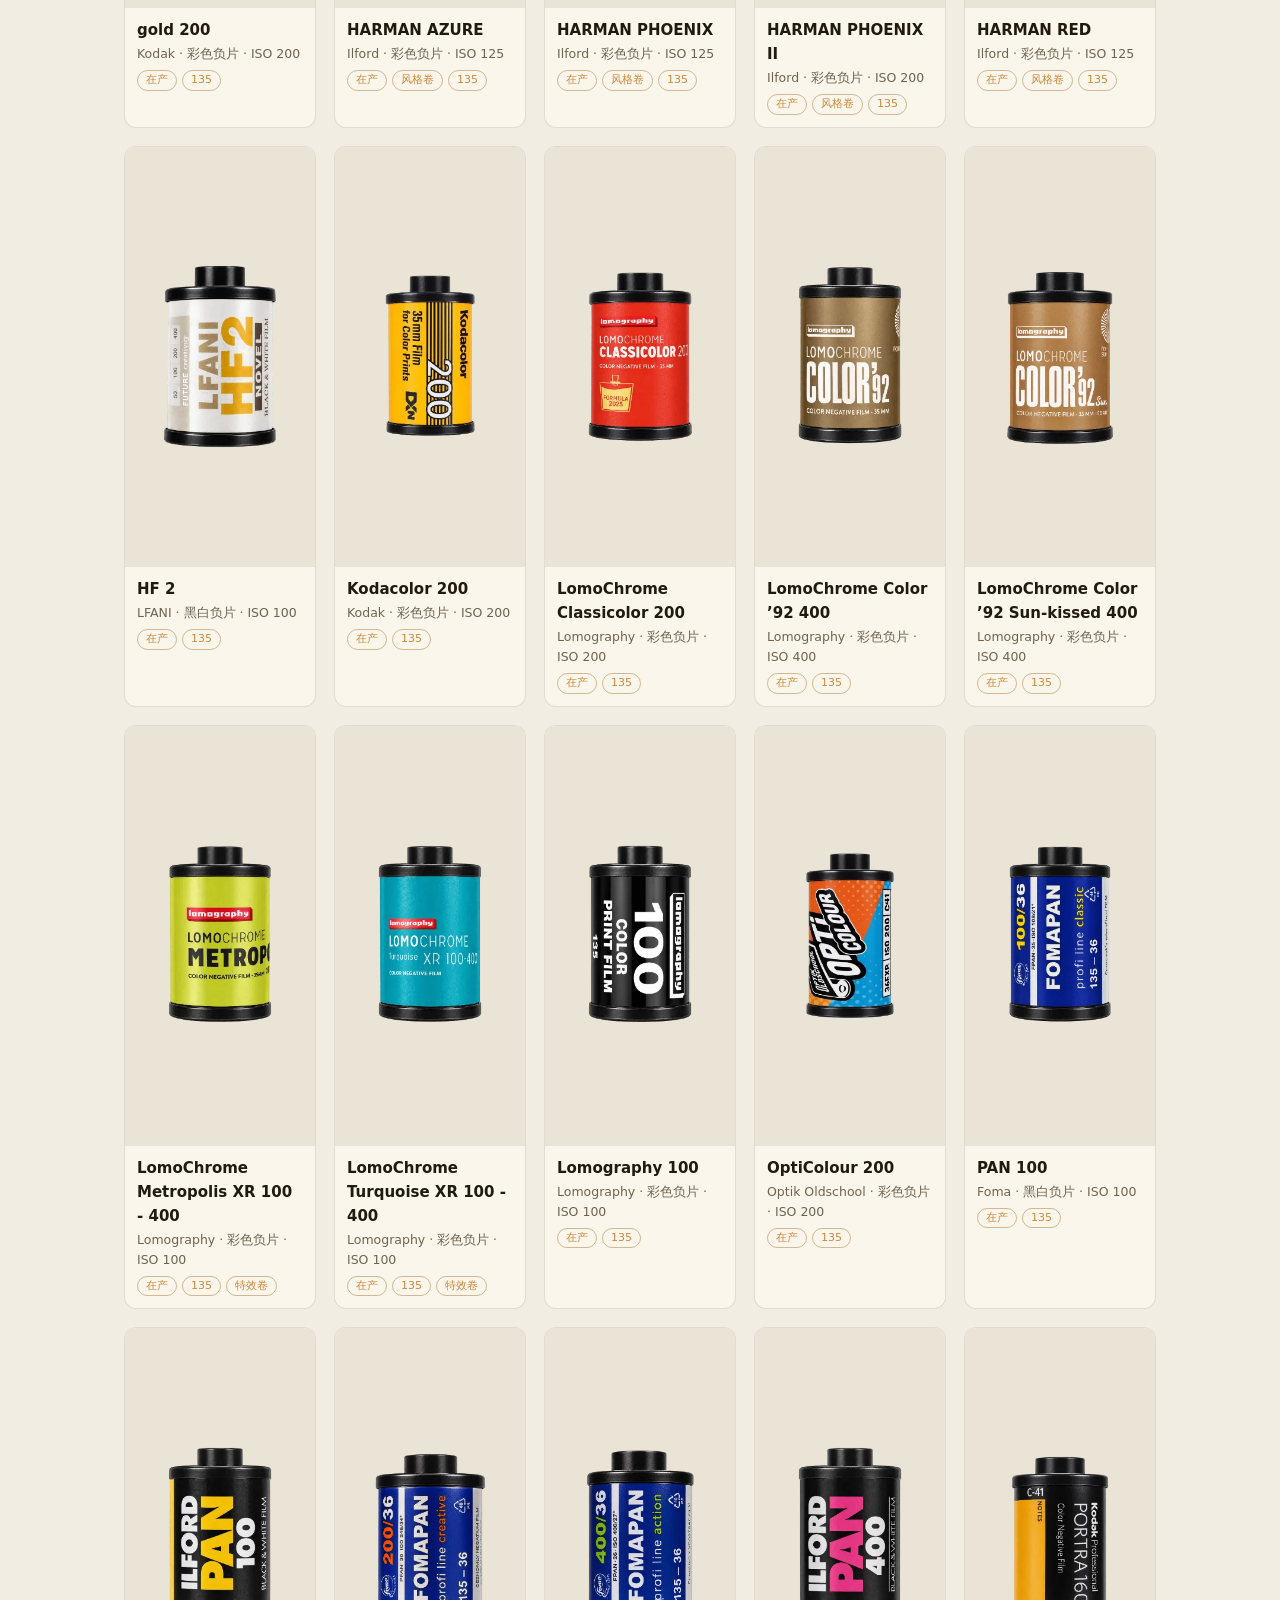
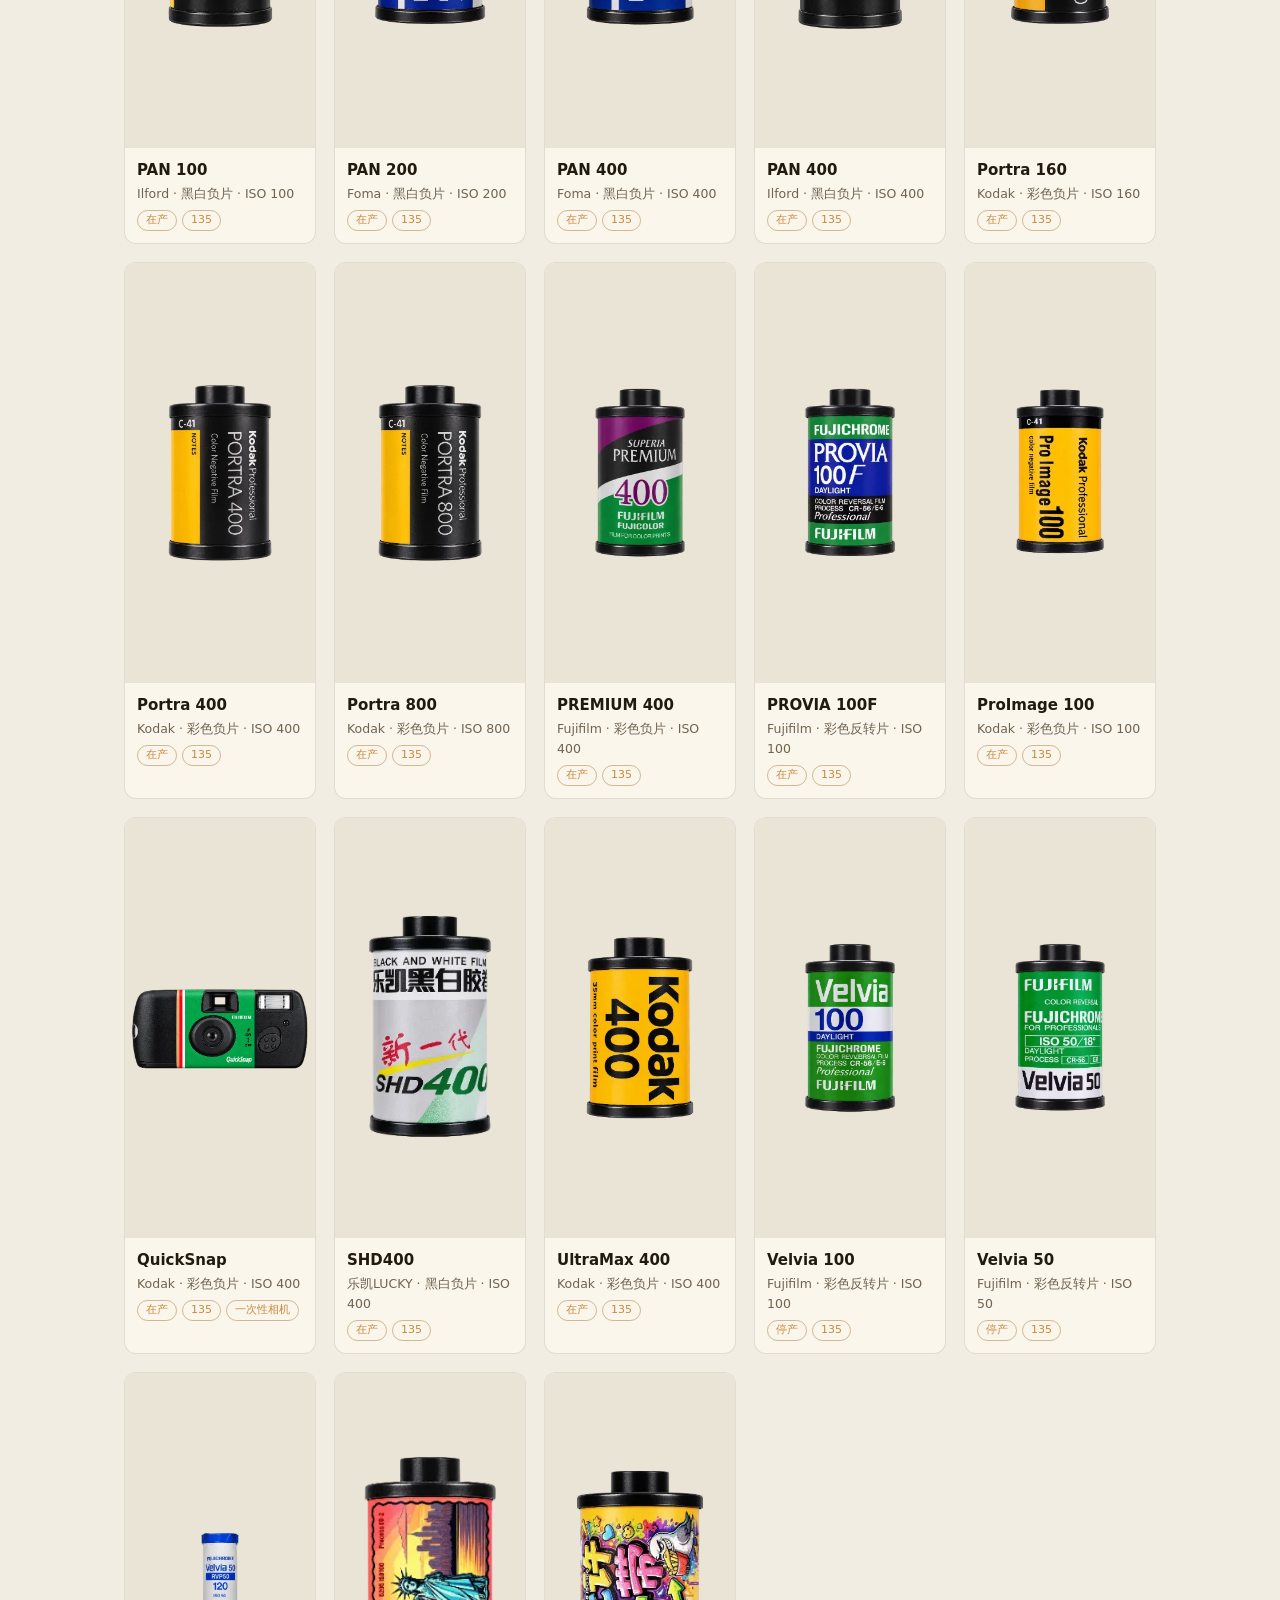
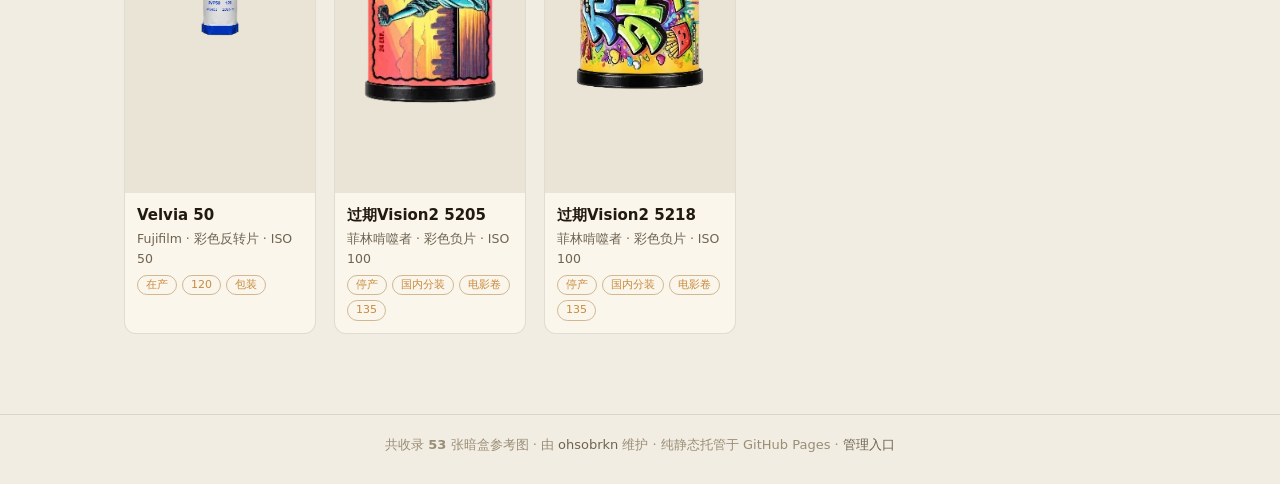
==== commit f0cae6f4: "feat: 深浅主题 + 标签 AND + 缩略图统一规格 + 统计面板 + i18n - 浅色主题（与主站同源调色板）：手动 light/dark 或跟随系统实时切换，   三态切换按钮，local" ====
--- a/index.html
+++ b/index.html
@@ -8,38 +8,78 @@
   <title>暗盒图片库 · 海带索引图 FILM</title>
   <link rel="icon" href="data:image/svg+xml,%3Csvg xmlns='http://www.w3.org/2000/svg' viewBox='0 0 32 32'%3E%3Crect width='32' height='32' rx='7' fill='%23171310'/%3E%3Crect x='6' y='6' width='20' height='20' rx='2' fill='%23100d0a'/%3E%3Ccircle cx='16' cy='14' r='5' fill='%23e0a458'/%3E%3Crect x='8' y='22' width='16' height='1.6' fill='%23e0a458' opacity='.55'/%3E%3C/svg%3E" />
   <link rel="stylesheet" href="styles.css" />
+  <script>
+    // 主题引导：首帧前确定暗/亮（默认跟随系统；手动选择 light/dark 时持久化覆盖）
+    (function () {
+      try {
+        var m = localStorage.getItem("canister-theme");
+        if (m === "light" || m === "dark") document.documentElement.dataset.theme = m;
+      } catch (e) {}
+    })();
+  </script>
 </head>
 <body>
 
 <header class="lib-header">
   <div class="lib-header-inner">
-    <a class="lib-back" href="https://ohsobrkn.github.io/film-index-generator/">← 返回海带索引图 FILM</a>
-    <h1>暗盒图片库</h1>
-    <p class="lib-sub">Film canister reference library</p>
+    <div class="lib-header-top">
+      <div>
+        <a class="lib-back" href="https://ohsobrkn.github.io/film-index-generator/" data-i18n="back">← 返回海带索引图 FILM</a>
+        <h1 data-i18n="title">暗盒图片库</h1>
+        <p class="lib-sub" data-i18n="sub">胶片暗盒参考图集</p>
+      </div>
+      <div class="lib-header-actions">
+        <button id="langBtn" class="lang-btn ghost" type="button" aria-label="切换语言 / Switch language">EN</button>
+        <button id="themeBtn" class="lib-icon-btn ghost" type="button" aria-label="主题模式">
+          <svg class="ti-auto show" viewBox="0 0 24 24" fill="none" stroke="currentColor" stroke-width="2" stroke-linecap="round" stroke-linejoin="round" aria-hidden="true"><circle cx="12" cy="12" r="9"/><path d="M12 3a9 9 0 0 0 0 18z" fill="currentColor" stroke="none"/></svg>
+          <svg class="ti-light" viewBox="0 0 24 24" fill="none" stroke="currentColor" stroke-width="2" stroke-linecap="round" stroke-linejoin="round" aria-hidden="true"><circle cx="12" cy="12" r="4"/><path d="M12 2v2M12 20v2M4.9 4.9l1.4 1.4M17.7 17.7l1.4 1.4M2 12h2M20 12h2M4.9 19.1l1.4-1.4M17.7 6.3l1.4-1.4"/></svg>
+          <svg class="ti-dark" viewBox="0 0 24 24" fill="none" stroke="currentColor" stroke-width="2" stroke-linecap="round" stroke-linejoin="round" aria-hidden="true"><path d="M21 12.8A9 9 0 1 1 11.2 3a7 7 0 0 0 9.8 9.8z"/></svg>
+        </button>
+      </div>
+    </div>
   </div>
 </header>
 
 <main>
+  <details class="lib-stats" id="statsPanel">
+    <summary>
+      <span class="stats-dot" aria-hidden="true"></span>
+      <span data-i18n="statsTitle">库内统计</span>
+      <svg class="chev" width="14" height="14" viewBox="0 0 24 24" fill="none" stroke="currentColor" stroke-width="2.2" stroke-linecap="round" stroke-linejoin="round" aria-hidden="true"><path d="M6 9l6 6 6-6"/></svg>
+    </summary>
+    <div class="stats-body" id="statsBody">
+      <div class="stats-cols">
+        <div class="stats-col" id="statsManufacturer"><h4 data-i18n="statsMfr">厂商分布</h4></div>
+        <div class="stats-col" id="statsFilmType"><h4 data-i18n="statsType">胶片类型分布</h4></div>
+        <div class="stats-col" id="statsIso"><h4 data-i18n="statsIso">ISO 分布</h4></div>
+      </div>
+      <div class="stats-recent">
+        <h4 data-i18n="statsRecent">最近添加</h4>
+        <div class="recent-strip" id="statsRecent"></div>
+      </div>
+    </div>
+  </details>
+
   <section id="filters" class="lib-filters" aria-label="筛选器"></section>
 
   <div class="lib-toolbar">
     <span class="lib-count" id="count"></span>
-    <input type="text" class="search-input" id="search" placeholder="搜索型号 / 厂商 / 备注…（空格分隔多个关键词）" />
+    <input type="text" class="search-input" id="search" data-i18n-ph="searchPh" placeholder="搜索型号 / 厂商 / 备注…（空格分隔多个关键词）" />
     <select id="sortKey" class="sort-select" aria-label="排序方式">
-      <option value="name">按名称</option>
-      <option value="manufacturer">按厂商</option>
+      <option value="name" data-i18n="sortName">按名称</option>
+      <option value="manufacturer" data-i18n="sortMfr">按厂商</option>
     </select>
     <button id="sortDir" class="ghost" type="button" aria-label="切换排序方向">↑ 升序</button>
-    <button id="resetBtn" class="ghost" type="button">重置筛选</button>
+    <button id="resetBtn" class="ghost" type="button" data-i18n="reset">重置筛选</button>
   </div>
 
   <section id="grid" class="lib-grid" aria-label="图片列表"></section>
-  <div id="empty" class="lib-empty" hidden>没有符合条件的暗盒图片，试试调整筛选条件。</div>
+  <div id="empty" class="lib-empty" hidden data-i18n="empty">没有符合条件的暗盒图片，试试调整筛选条件。</div>
 </main>
 
 <footer class="lib-footer">
-  共收录 <b id="totalCount">0</b> 张暗盒参考图 · 由 <a href="https://github.com/ohsobrkn" target="_blank" rel="noopener">ohsobrkn</a> 维护
-  · 纯静态托管于 GitHub Pages · <a href="admin.html">管理入口</a>
+  <span data-i18n="footerTotal">共收录</span> <b id="totalCount">0</b> <span data-i18n="footerUnit">张暗盒参考图</span> · <span data-i18n="footerBy">由</span> <a href="https://github.com/ohsobrkn" target="_blank" rel="noopener">ohsobrkn</a> <span data-i18n="footerMaintain">维护</span>
+  · <span data-i18n="footerHost">纯静态托管于 GitHub Pages</span> · <a href="admin.html" data-i18n="footerAdmin">管理入口</a>
 </footer>
 
 <div id="lightbox" class="lightbox" hidden role="dialog" aria-modal="true" aria-label="图片大图">
@@ -56,6 +96,96 @@
 <script>
 (function () {
   "use strict";
+
+  /* ===== i18n ===== */
+  var I18N = {
+    back: { zh: "← 返回海带索引图 FILM", en: "← Back to FILM Index" },
+    title: { zh: "暗盒图片库", en: "Canister Library" },
+    sub: { zh: "胶片暗盒参考图集", en: "Film Canister Reference Library" },
+    searchPh: { zh: "搜索型号 / 厂商 / 备注…（空格分隔多个关键词）", en: "Search model / maker / notes… (space-separated keywords)" },
+    sortName: { zh: "按名称", en: "By name" },
+    sortMfr: { zh: "按厂商", en: "By maker" },
+    asc: { zh: "↑ 升序", en: "↑ Asc" },
+    desc: { zh: "↓ 降序", en: "↓ Desc" },
+    reset: { zh: "重置筛选", en: "Reset" },
+    statsTitle: { zh: "库内统计", en: "Library Stats" },
+    statsMfr: { zh: "厂商分布", en: "By Maker" },
+    statsType: { zh: "胶片类型分布", en: "By Film Type" },
+    statsIso: { zh: "ISO 分布", en: "By ISO" },
+    statsRecent: { zh: "最近添加", en: "Recently Added" },
+    empty: { zh: "没有符合条件的暗盒图片，试试调整筛选条件。", en: "No canisters match the current filters. Try adjusting them." },
+    closeEsc: { zh: "关闭 Esc", en: "Close Esc" },
+    updated: { zh: "更新于", en: "Updated" },
+    thumbAlt: { zh: "缩略图", en: "thumbnail" },
+    footerTotal: { zh: "共收录", en: "Total of" },
+    footerUnit: { zh: "张暗盒参考图", en: "canister reference photos" },
+    footerBy: { zh: "由", en: "Maintained by" },
+    footerMaintain: { zh: "维护", en: "" },
+    footerHost: { zh: "纯静态托管于 GitHub Pages", en: "Statically hosted on GitHub Pages" },
+    footerAdmin: { zh: "管理入口", en: "Admin" },
+    loadFail: { zh: "数据加载失败：", en: "Failed to load data: " },
+    retryHint: { zh: "（请稍后刷新重试）", en: " (please refresh and retry later)" },
+    tagsMode: { zh: "同时满足", en: "ALL selected" },
+    themeAuto: { zh: "主题：跟随系统", en: "Theme: follow system" },
+    themeLight: { zh: "主题：浅色", en: "Theme: light" },
+    themeDark: { zh: "主题：暗色", en: "Theme: dark" },
+    langLabel: { zh: "切换到英文", en: "切换到中文" }
+  };
+  var LANG_KEY = "canister-lang";
+  var lang = "zh";
+  try { lang = localStorage.getItem(LANG_KEY) === "en" ? "en" : "zh"; } catch (e) {}
+
+  function t(key) {
+    var entry = I18N[key];
+    return entry ? entry[lang] : key;
+  }
+  function applyI18n() {
+    document.documentElement.lang = lang === "zh" ? "zh-CN" : "en";
+    document.querySelectorAll("[data-i18n]").forEach(function (el) {
+      var v = t(el.getAttribute("data-i18n"));
+      if (v !== "") el.textContent = v;
+    });
+    document.querySelectorAll("[data-i18n-ph]").forEach(function (el) {
+      el.placeholder = t(el.getAttribute("data-i18n-ph"));
+    });
+    sortDirBtn.textContent = sortDir === "asc" ? t("asc") : t("desc");
+    document.getElementById("langBtn").textContent = lang === "zh" ? "EN" : "中文";
+    document.getElementById("langBtn").setAttribute("aria-label", t("langLabel"));
+  }
+
+  /* ===== 主题三态（跟随系统 / 浅色 / 暗色）===== */
+  var THEME_KEY = "canister-theme";
+  var themeMode = "auto";
+  try { themeMode = localStorage.getItem(THEME_KEY) || "auto"; } catch (e) {}
+  if (themeMode !== "light" && themeMode !== "dark") themeMode = "auto";
+
+  var themeBtn = document.getElementById("themeBtn");
+  function applyThemeMode(mode) {
+    themeMode = mode;
+    if (mode === "auto") delete document.documentElement.dataset.theme;
+    else document.documentElement.dataset.theme = mode;
+    ["auto", "light", "dark"].forEach(function (m) {
+      var svg = themeBtn.querySelector(".ti-" + m);
+      if (svg) svg.classList.toggle("show", m === mode);
+    });
+    themeBtn.setAttribute("aria-label", t("theme" + mode.charAt(0).toUpperCase() + mode.slice(1)));
+    themeBtn.title = themeBtn.getAttribute("aria-label");
+  }
+  themeBtn.addEventListener("click", function () {
+    var next = themeMode === "auto" ? "light" : (themeMode === "light" ? "dark" : "auto");
+    try { localStorage.setItem(THEME_KEY, next); } catch (e) {}
+    applyThemeMode(next);
+  });
+
+  var langBtn = document.getElementById("langBtn");
+  langBtn.addEventListener("click", function () {
+    lang = lang === "zh" ? "en" : "zh";
+    try { localStorage.setItem(LANG_KEY, lang); } catch (e) {}
+    applyI18n();
+    buildFilterUi();
+    applyFilters();
+    if (db) renderStats();
+  });
 
   var DIM_TYPE_LABEL = {};
 
@@ -117,9 +247,12 @@
       var active = filters[key];
       if (!active || active.size === 0) continue;
       if (key === "tags") {
-        var hit = false;
-        (item.tags || []).forEach(function (t) { if (active.has(t)) hit = true; });
-        if (!hit) return false;
+        // AND 语义：所选标签须全部出现在条目标签中
+        var ok = true;
+        active.forEach(function (tag) {
+          if ((item.tags || []).indexOf(tag) < 0) ok = false;
+        });
+        if (!ok) return false;
       } else {
         var v = attrValue(item, key);
         if (v === undefined || v === null || !active.has(String(v))) return false;
@@ -205,7 +338,9 @@
     visibleItems = sortItems(db.items.filter(function (it) { return itemVisible(it) && matchFilter(it); }));
     renderGrid();
     syncUrl();
-    countEl.innerHTML = "共 <b>" + db.items.filter(itemVisible).length + "</b> 张 · 当前显示 <b>" + visibleItems.length + "</b> 张";
+    countEl.innerHTML = lang === "zh"
+      ? "共 <b>" + db.items.filter(itemVisible).length + "</b> 张 · 当前显示 <b>" + visibleItems.length + "</b> 张"
+      : "<b>" + visibleItems.length + "</b> of <b>" + db.items.filter(itemVisible).length + "</b> canisters";
   }
 
   function syncUrl() {
@@ -235,7 +370,7 @@
     sortKey = (sk === "manufacturer" || sk === "name") ? sk : "name";
     sortDir = params.get("dir") === "desc" ? "desc" : "asc";
     sortKeyEl.value = sortKey;
-    sortDirBtn.textContent = sortDir === "asc" ? "↑ 升序" : "↓ 降序";
+    sortDirBtn.textContent = sortDir === "asc" ? t("asc") : t("desc");
   }
 
   function buildFilterUi() {
@@ -248,6 +383,13 @@
       label.className = "filter-label";
       label.textContent = dim.label;
       group.appendChild(label);
+      // 标签维度提示 AND 语义（所选标签须全部满足）
+      if (dim.type === "tags") {
+        var badge = document.createElement("span");
+        badge.className = "tags-mode-badge";
+        badge.textContent = t("tagsMode");
+        group.appendChild(badge);
+      }
       dimValues(dim).forEach(function (val) {
         var btn = document.createElement("button");
         btn.type = "button";
@@ -278,8 +420,10 @@
       var img = document.createElement("img");
       img.className = "card-thumb";
       img.loading = "lazy";
+      // 统一缩略图规格 300×420：加载前即预留精确空间，网格零抖动
+      img.width = 300; img.height = 420;
       img.src = item.thumb;
-      img.alt = (item.name || item.id) + " 缩略图";
+      img.alt = (item.name || item.id) + " " + t("thumbAlt");
       card.appendChild(img);
 
       var body = document.createElement("div");
@@ -344,7 +488,7 @@
     meta.appendChild(h);
     var sub = document.createElement("div");
     sub.className = "sub";
-    sub.textContent = item.id + " · 更新于 " + String(item.updatedAt || "").slice(0, 10);
+    sub.textContent = item.id + " · " + t("updated") + " " + String(item.updatedAt || "").slice(0, 10);
     meta.appendChild(sub);
 
     db.dimensions.forEach(function (dim) {
@@ -435,9 +579,115 @@
 
   sortDirBtn.addEventListener("click", function () {
     sortDir = sortDir === "asc" ? "desc" : "asc";
-    this.textContent = sortDir === "asc" ? "↑ 升序" : "↓ 降序";
+    this.textContent = sortDir === "asc" ? t("asc") : t("desc");
     applyFilters();
   });
+
+  /* ===== 库内统计：维度分布条形图（可点击设筛选）+ 最近添加 ===== */
+  function renderStats() {
+    if (!db) return;
+    var groups = [
+      { key: "manufacturer", host: "statsManufacturer", labelOf: function (v) { return v; } },
+      { key: "filmType", host: "statsFilmType", labelOf: function (v) { return v; } },
+      { key: "iso", host: "statsIso", labelOf: function (v) { return "ISO " + v; } }
+    ];
+    groups.forEach(function (g) {
+      var host = document.getElementById(g.host);
+      // 清掉上轮行（保留 h4）
+      Array.prototype.slice.call(host.querySelectorAll(".stat-row")).forEach(function (r) { r.remove(); });
+      var counts = {};
+      var order = [];
+      db.items.forEach(function (it) {
+        var v = attrValue(it, g.key);
+        if (v === undefined || v === null || v === "") return;
+        var k = String(v);
+        if (!counts[k]) { counts[k] = 0; order.push(k); }
+        counts[k] += 1;
+      });
+      order.sort(function (a, b) {
+        if (g.key === "iso") return Number(a) - Number(b);
+        return unifiedCompare(a, b);
+      });
+      var max = 1;
+      order.forEach(function (k) { if (counts[k] > max) max = counts[k]; });
+      order.forEach(function (k) {
+        var row = document.createElement("div");
+        row.className = "stat-row";
+        row.setAttribute("role", "button");
+        row.tabIndex = 0;
+        var label = document.createElement("span");
+        label.className = "sr-label";
+        label.textContent = g.labelOf(k);
+        label.title = g.labelOf(k);
+        row.appendChild(label);
+        var track = document.createElement("span");
+        track.className = "sr-track";
+        var bar = document.createElement("span");
+        bar.className = "sr-bar";
+        bar.style.width = "0%";
+        track.appendChild(bar);
+        row.appendChild(track);
+        var n = document.createElement("span");
+        n.className = "sr-n";
+        n.textContent = counts[k];
+        row.appendChild(n);
+        var applySingle = function () {
+          db.dimensions.forEach(function (d) {
+            if (filters[d.key]) filters[d.key] = new Set();
+          });
+          filters[g.key] = new Set([k]);
+          filters.tags = new Set();
+          buildFilterUi();
+          applyFilters();
+          window.scrollTo({ top: 0, behavior: "smooth" });
+        };
+        row.addEventListener("click", applySingle);
+        row.addEventListener("keydown", function (e) { if (e.key === "Enter" || e.key === " ") { e.preventDefault(); applySingle(); } });
+        host.appendChild(row);
+        // 生长动画：先挂 0 宽，下一帧设目标宽
+        var target = Math.round(counts[k] / max * 100);
+        requestAnimationFrame(function () { requestAnimationFrame(function () { bar.style.width = target + "%"; }); });
+      });
+    });
+
+    var recentHost = document.getElementById("statsRecent");
+    recentHost.innerHTML = "";
+    var recent = db.items.filter(itemVisible).slice().sort(function (a, b) {
+      var ta = a.createdAt || a.updatedAt || "";
+      var tb = b.createdAt || b.updatedAt || "";
+      return tb < ta ? -1 : (tb > ta ? 1 : 0);
+    }).slice(0, 6);
+    recent.forEach(function (item) {
+      var btn = document.createElement("button");
+      btn.type = "button";
+      btn.className = "recent-item";
+      var img = document.createElement("img");
+      img.loading = "lazy";
+      img.src = item.thumb;
+      img.alt = item.name || item.id;
+      img.width = 300; img.height = 420;
+      btn.appendChild(img);
+      var name = document.createElement("span");
+      name.className = "ri-name";
+      name.textContent = item.name || item.id;
+      btn.appendChild(name);
+      btn.addEventListener("click", function () {
+        // 跳到该图上下文：清空筛选后打开大图
+        db.dimensions.forEach(function (d) { if (filters[d.key]) filters[d.key] = new Set(); });
+        filters.tags = new Set();
+        query = "";
+        searchEl.value = "";
+        buildFilterUi();
+        applyFilters();
+        openLightbox(item);
+      });
+      recentHost.appendChild(btn);
+    });
+  }
+
+  // 初始化主题与语言（DOM 与全部变量就绪后）
+  applyThemeMode(themeMode);
+  applyI18n();
 
   // no-store + 时间戳穿透缓存：数据更新并重新部署后，刷新页面即可看到最新内容
   fetch("data/canisters.json?v=" + Date.now(), { cache: "no-store" }).then(function (r) {
@@ -449,10 +699,11 @@
     readUrl();
     buildFilterUi();
     applyFilters();
+    renderStats();
   }).catch(function (err) {
     gridEl.innerHTML = "";
     emptyEl.hidden = false;
-    emptyEl.textContent = "数据加载失败：" + err.message + "（请稍后刷新重试）";
+    emptyEl.textContent = t("loadFail") + err.message + t("retryHint");
   });
 })();
 </script>
--- a/styles.css
+++ b/styles.css
@@ -448,3 +448,183 @@
   color: var(--ink);
   font-size: 13px;
 }
+
+/* =====================================================================
+   浅色主题（与主站 FILM 同源调色板）——手动 [data-theme="light"] 或
+   未手动选择时跟随系统 prefers-color-scheme: light
+   ===================================================================== */
+:root[data-theme="light"] {
+  color-scheme: light;
+  --bg: #f2ede2;
+  --bg-deep: #eae4d6;
+  --surface: #faf6ec;
+  --surface-2: #f3eee2;
+  --surface-3: #ffffff;
+  --line: rgba(58, 48, 34, 0.13);
+  --line-strong: rgba(58, 48, 34, 0.26);
+  --ink: #2e2718;
+  --ink-bright: #211a0e;
+  --muted: #6f6350;
+  --faint: #9a8d76;
+  --accent: #c98a3e;
+  --accent-strong: #a86f2c;
+  --accent-dim: rgba(201, 138, 62, 0.14);
+  --accent-line: rgba(160, 106, 38, 0.45);
+  --danger: #b3543c;
+  --danger-dim: rgba(179, 84, 60, 0.12);
+  --shadow-1: 0 2px 10px rgba(88, 70, 44, 0.14);
+  --shadow-2: 0 14px 36px rgba(88, 70, 44, 0.18);
+}
+@media (prefers-color-scheme: light) {
+  :root:not([data-theme]) {
+    color-scheme: light;
+    --bg: #f2ede2;
+    --bg-deep: #eae4d6;
+    --surface: #faf6ec;
+    --surface-2: #f3eee2;
+    --surface-3: #ffffff;
+    --line: rgba(58, 48, 34, 0.13);
+    --line-strong: rgba(58, 48, 34, 0.26);
+    --ink: #2e2718;
+    --ink-bright: #211a0e;
+    --muted: #6f6350;
+    --faint: #9a8d76;
+    --accent: #c98a3e;
+    --accent-strong: #a86f2c;
+    --accent-dim: rgba(201, 138, 62, 0.14);
+    --accent-line: rgba(160, 106, 38, 0.45);
+    --danger: #b3543c;
+    --danger-dim: rgba(179, 84, 60, 0.12);
+    --shadow-1: 0 2px 10px rgba(88, 70, 44, 0.14);
+    --shadow-2: 0 14px 36px rgba(88, 70, 44, 0.18);
+  }
+}
+/* 浅色下 lightbox 遮罩与最近添加底衬相应提亮 */
+:root[data-theme="light"] .lightbox,
+:root:not([data-theme]) .lightbox { background: rgba(58, 48, 34, 0.5); }
+@media (prefers-color-scheme: light) { :root:not([data-theme]) .lightbox { background: rgba(58, 48, 34, 0.5); } }
+
+/* ===== 页头操作区（主题 / 语言）===== */
+.lib-header-top { display: flex; align-items: flex-start; justify-content: space-between; gap: 12px; }
+.lib-header-actions { display: flex; gap: 8px; flex: none; }
+.lib-icon-btn {
+  width: 34px; height: 34px; padding: 0;
+  display: inline-flex; align-items: center; justify-content: center;
+  border-radius: var(--r-md);
+  color: var(--muted);
+}
+.lib-icon-btn:hover { color: var(--accent); }
+.lib-icon-btn svg { width: 17px; height: 17px; display: none; }
+.lib-icon-btn svg.show { display: block; }
+.lang-btn { height: 34px; min-width: 54px; padding: 0 12px; font-size: 12.5px; color: var(--muted); }
+.lang-btn:hover { color: var(--accent); }
+
+/* ===== 库内统计面板 ===== */
+.lib-stats {
+  border: 1px solid var(--line);
+  border-radius: var(--r-lg);
+  background: var(--surface);
+  margin: 0 0 18px;
+  overflow: hidden;
+}
+.lib-stats summary {
+  list-style: none;
+  cursor: pointer;
+  padding: 13px 18px;
+  display: flex;
+  align-items: center;
+  gap: 10px;
+  color: var(--ink-bright);
+  font-weight: 600;
+  font-size: 14.5px;
+  user-select: none;
+  transition: background 160ms;
+}
+.lib-stats summary::-webkit-details-marker { display: none; }
+.lib-stats summary:hover { background: var(--surface-2); }
+.lib-stats summary .stats-dot {
+  width: 7px; height: 7px; border-radius: 50%;
+  background: var(--accent);
+  box-shadow: 0 0 10px var(--accent-line);
+}
+.lib-stats summary .chev {
+  margin-left: auto; color: var(--faint);
+  transition: transform 280ms cubic-bezier(0.22, 1, 0.36, 1);
+}
+.lib-stats[open] summary .chev { transform: rotate(180deg); }
+.stats-body {
+  padding: 2px 18px 18px;
+  display: grid;
+  gap: 18px;
+  animation: statsIn 340ms cubic-bezier(0.22, 1, 0.36, 1);
+}
+@keyframes statsIn { from { opacity: 0; transform: translateY(-6px); } to { opacity: 1; transform: none; } }
+.stats-cols { display: grid; grid-template-columns: repeat(auto-fit, minmax(250px, 1fr)); gap: 18px; }
+.stats-col h4, .stats-recent h4 {
+  margin: 0 0 8px;
+  font-size: 12px;
+  color: var(--faint);
+  letter-spacing: 0.09em;
+  font-weight: 600;
+  text-transform: uppercase;
+}
+.stat-row {
+  display: grid;
+  grid-template-columns: minmax(56px, 128px) 1fr auto;
+  align-items: center;
+  gap: 10px;
+  padding: 3.5px 6px;
+  border-radius: 6px;
+  cursor: pointer;
+  transition: background 140ms;
+}
+.stat-row:hover { background: var(--surface-2); }
+.stat-row .sr-label {
+  font-size: 12.5px; color: var(--ink);
+  overflow: hidden; text-overflow: ellipsis; white-space: nowrap;
+}
+.stat-row .sr-track { height: 6px; border-radius: 99px; background: var(--surface-3); overflow: hidden; }
+:root[data-theme="light"] .stat-row .sr-track { background: var(--bg-deep); }
+@media (prefers-color-scheme: light) { :root:not([data-theme]) .stat-row .sr-track { background: var(--bg-deep); } }
+.stat-row .sr-bar {
+  height: 100%; border-radius: 99px; width: 0;
+  background: linear-gradient(90deg, var(--accent), var(--accent-strong));
+  transition: width 700ms cubic-bezier(0.22, 1, 0.36, 1);
+}
+.stat-row .sr-n { font-size: 11.5px; color: var(--faint); font-variant-numeric: tabular-nums; min-width: 2em; text-align: right; }
+.stats-recent { border-top: 1px dashed var(--line); padding-top: 14px; }
+.recent-strip { display: grid; grid-template-columns: repeat(auto-fill, minmax(72px, 1fr)); gap: 10px; }
+.recent-item {
+  position: relative;
+  border: 1px solid var(--line);
+  border-radius: var(--r-md);
+  overflow: hidden;
+  cursor: pointer;
+  aspect-ratio: 3 / 4;
+  background: var(--bg-deep);
+  padding: 0;
+  transition: transform 180ms, border-color 180ms, box-shadow 180ms;
+}
+.recent-item img { width: 100%; height: 100%; object-fit: contain; display: block; }
+.recent-item:hover { transform: translateY(-2px); border-color: var(--accent-line); box-shadow: var(--shadow-1); }
+.recent-item .ri-name {
+  position: absolute; left: 0; right: 0; bottom: 0;
+  font-size: 10px; padding: 12px 4px 3px;
+  background: linear-gradient(transparent, rgba(0, 0, 0, 0.66));
+  color: #fff; text-align: center;
+  overflow: hidden; text-overflow: ellipsis; white-space: nowrap;
+}
+@media (prefers-reduced-motion: reduce) {
+  .stats-body, .stat-row .sr-bar { animation: none; transition: none; }
+}
+
+/* 标签 AND 徽标 */
+.tags-mode-badge {
+  font-size: 10.5px;
+  color: var(--accent);
+  border: 1px solid var(--accent-line);
+  border-radius: var(--r-pill);
+  padding: 0 7px;
+  line-height: 1.7;
+  margin-left: 4px;
+}
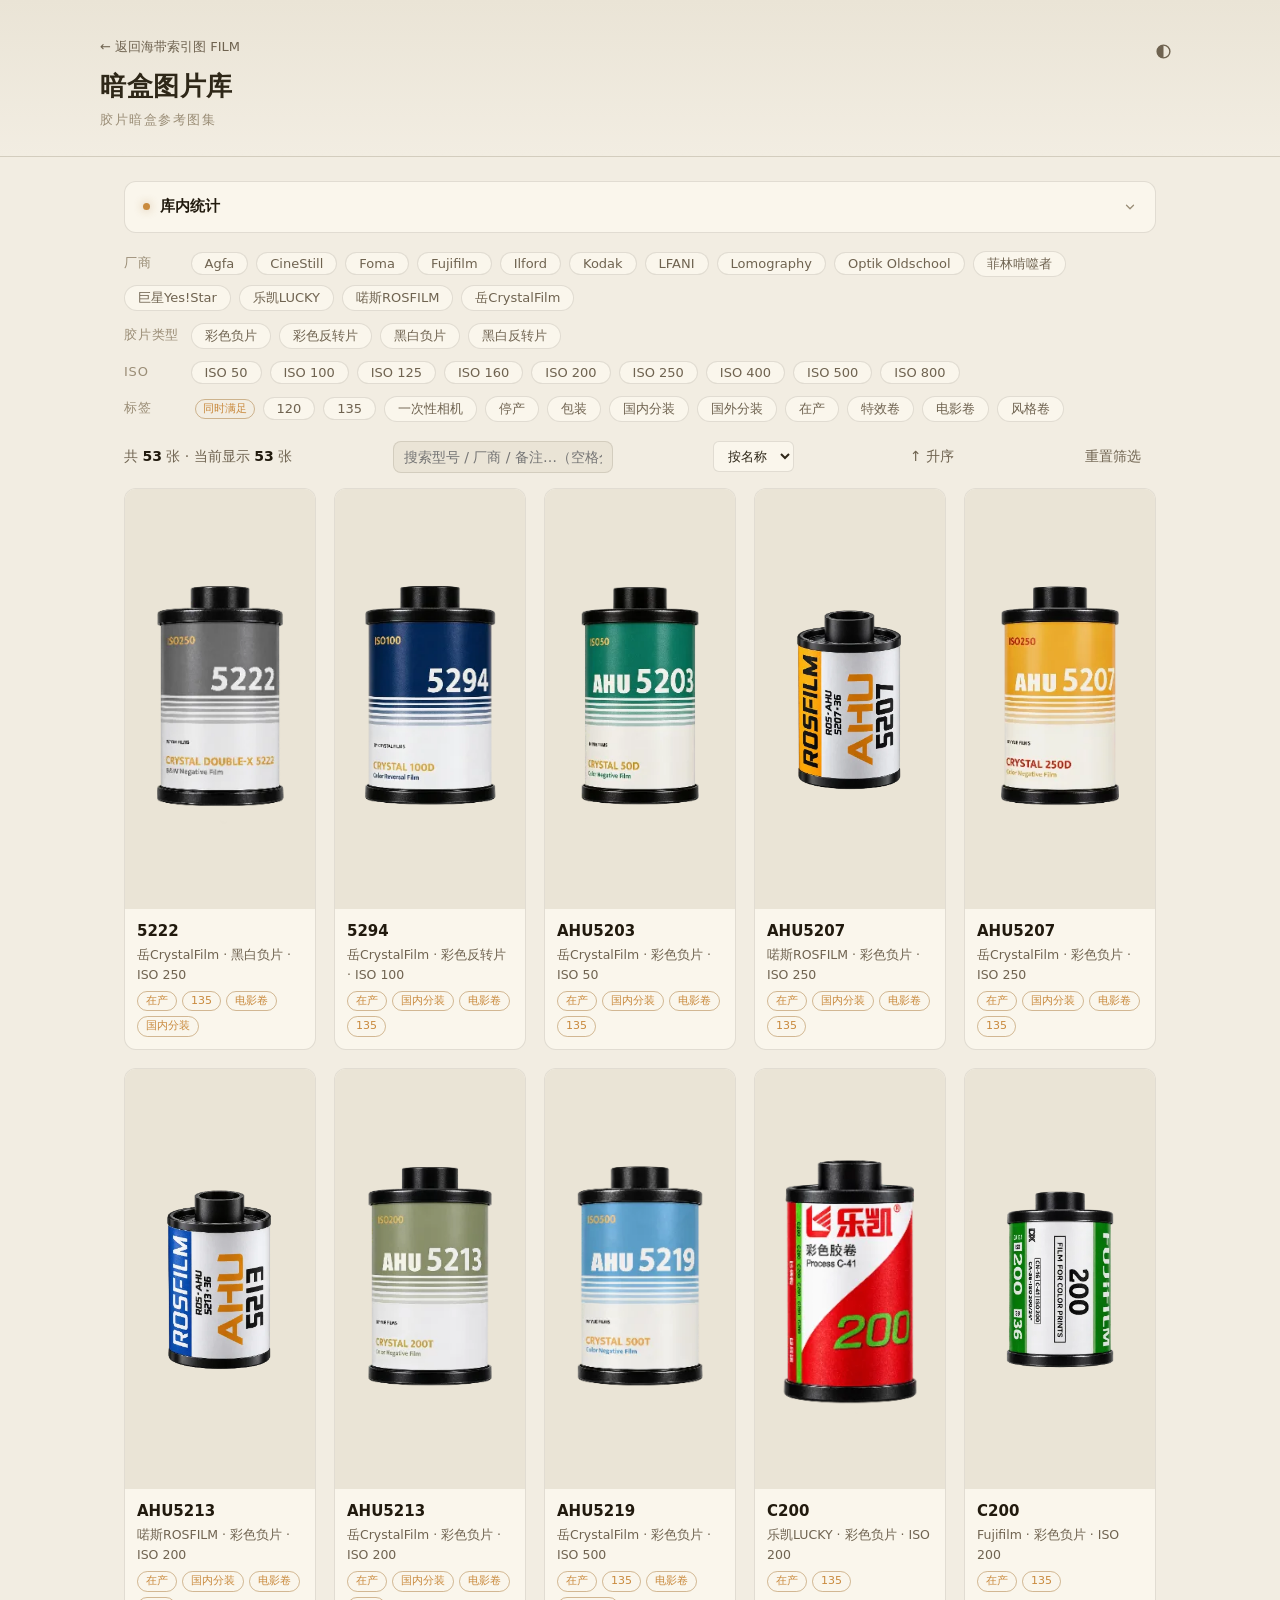
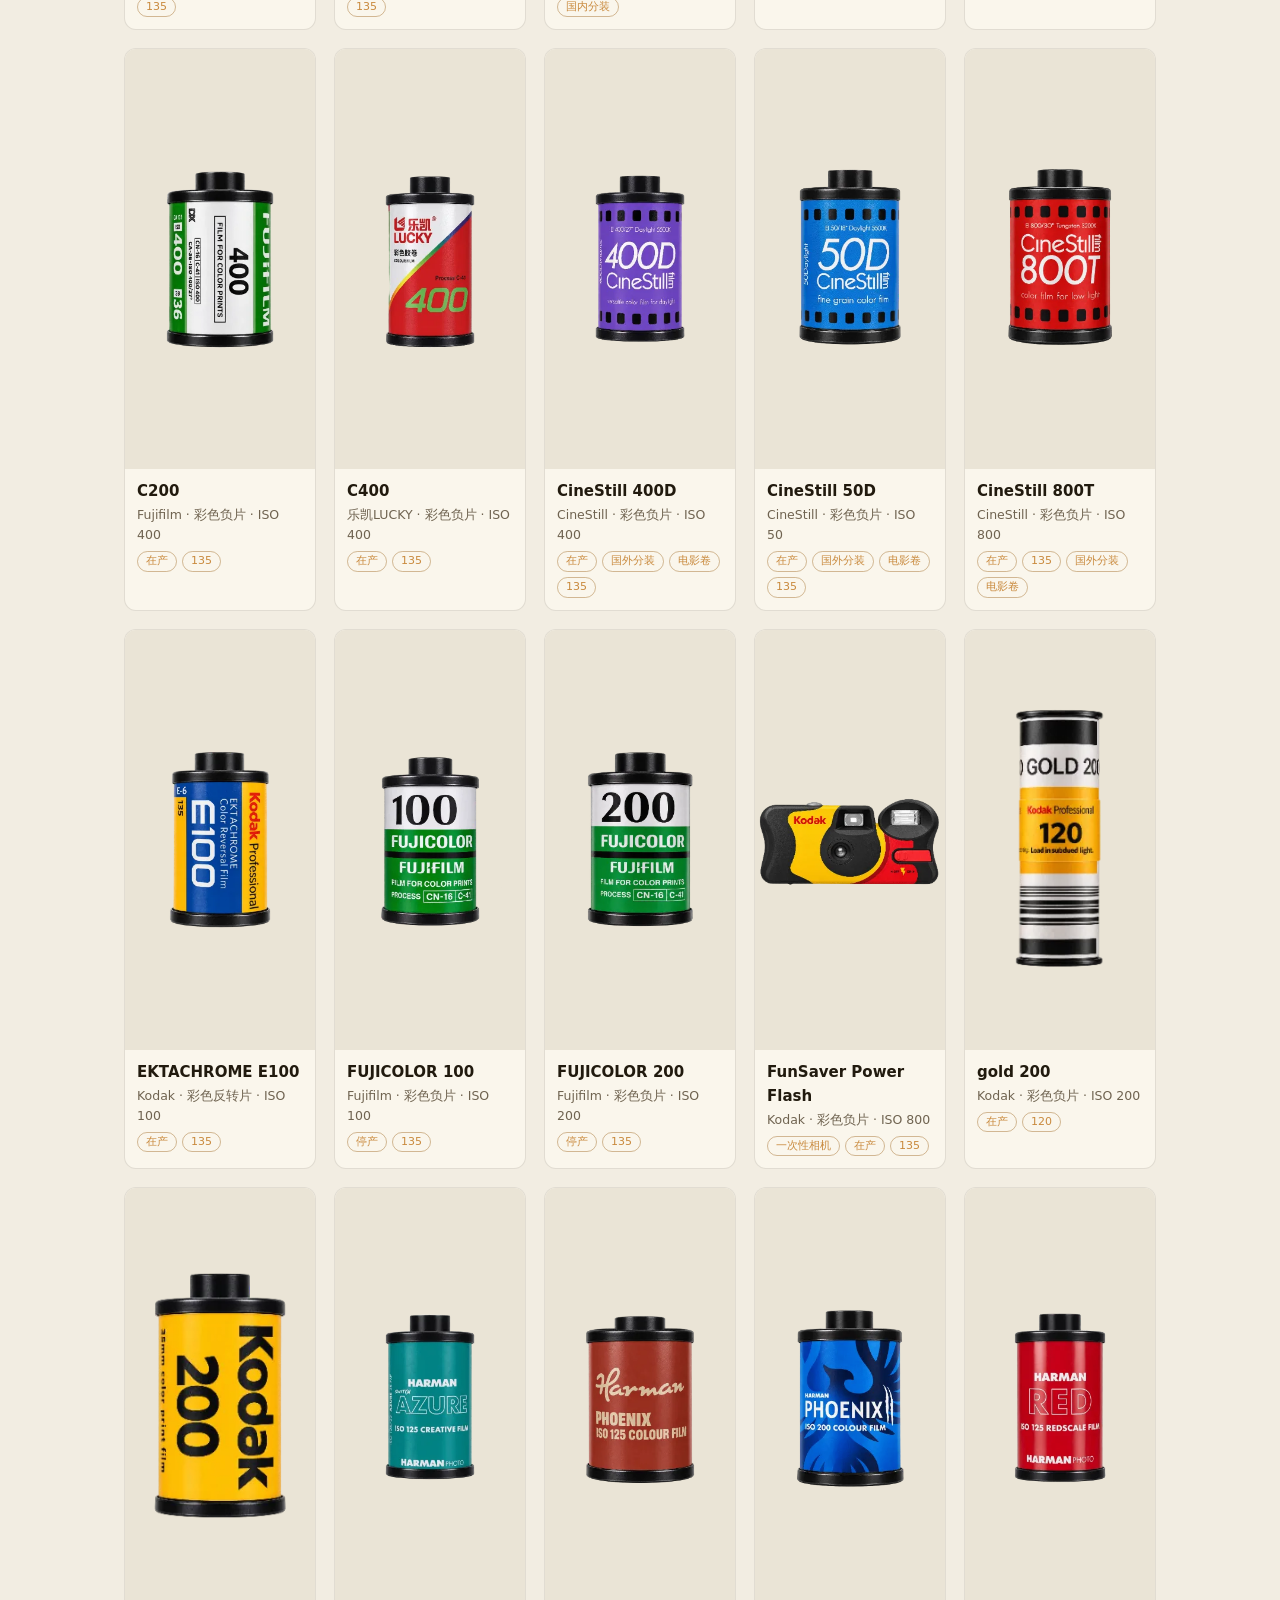
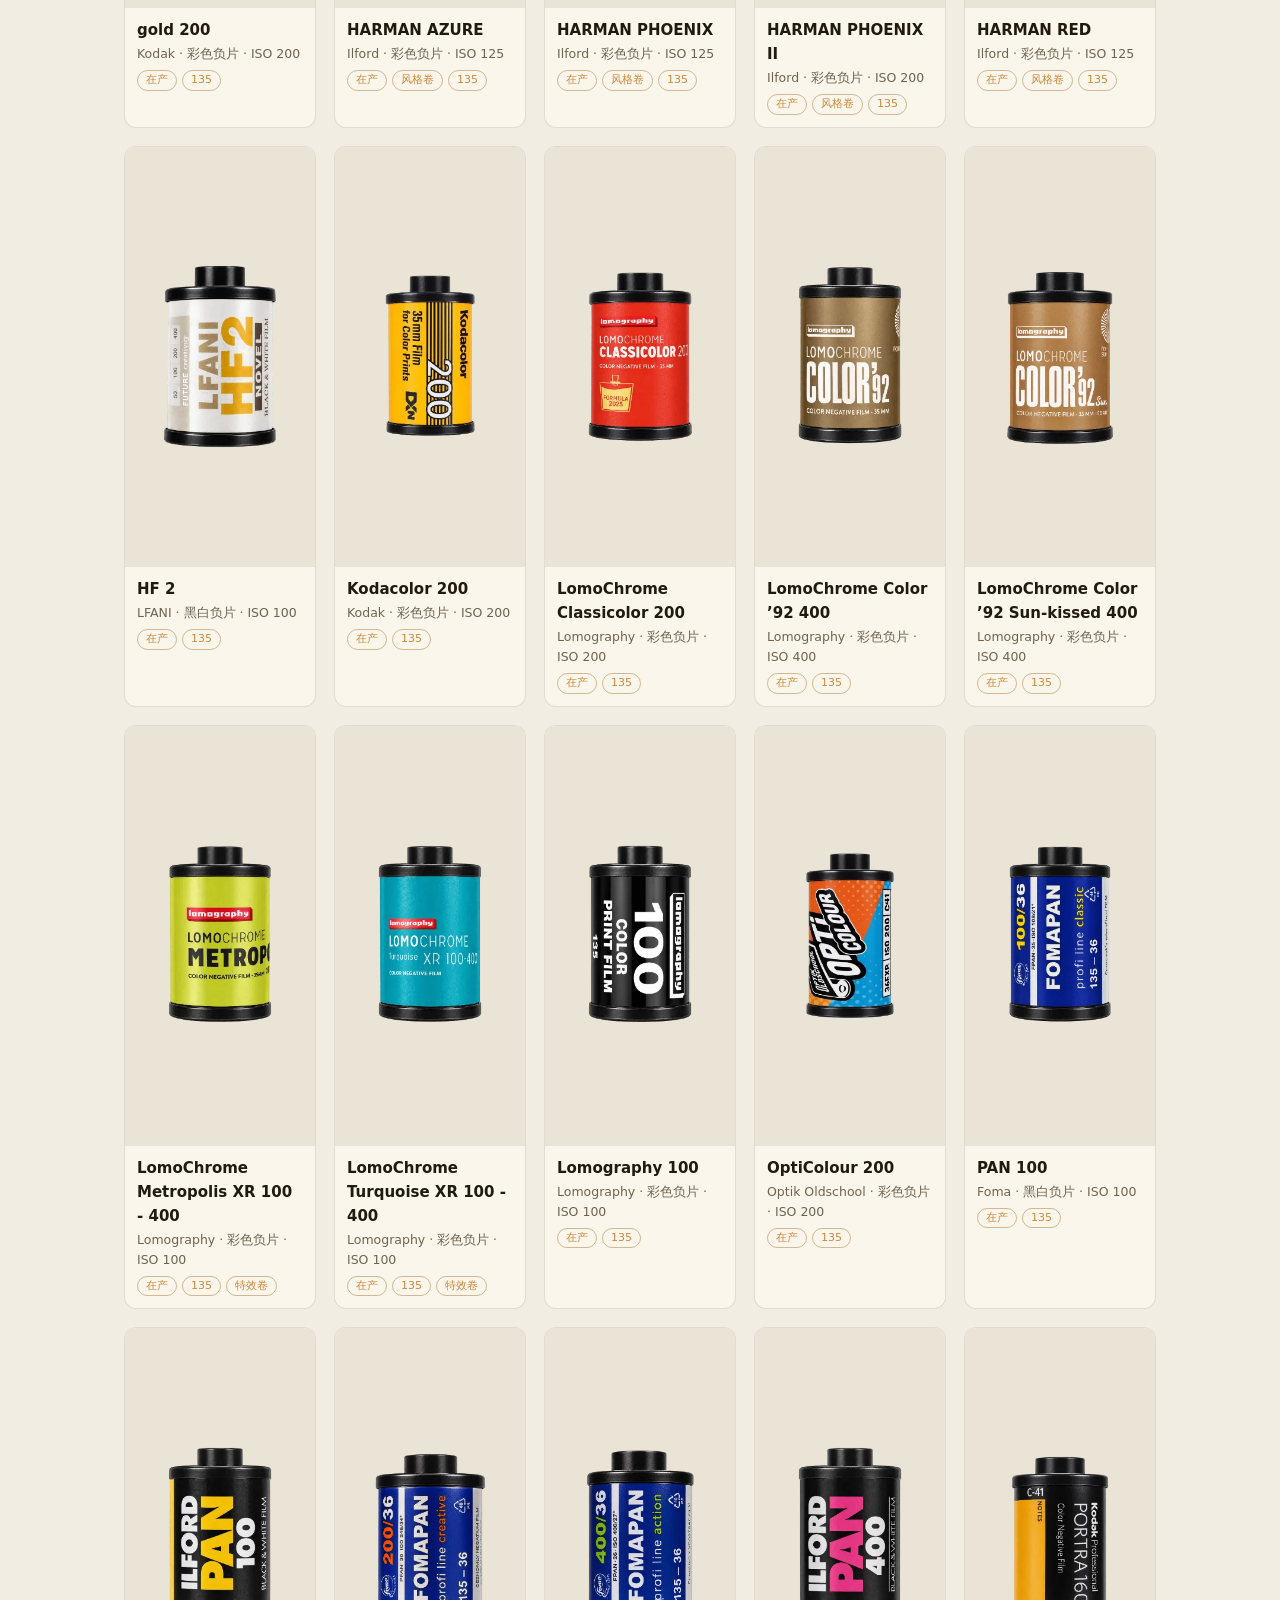
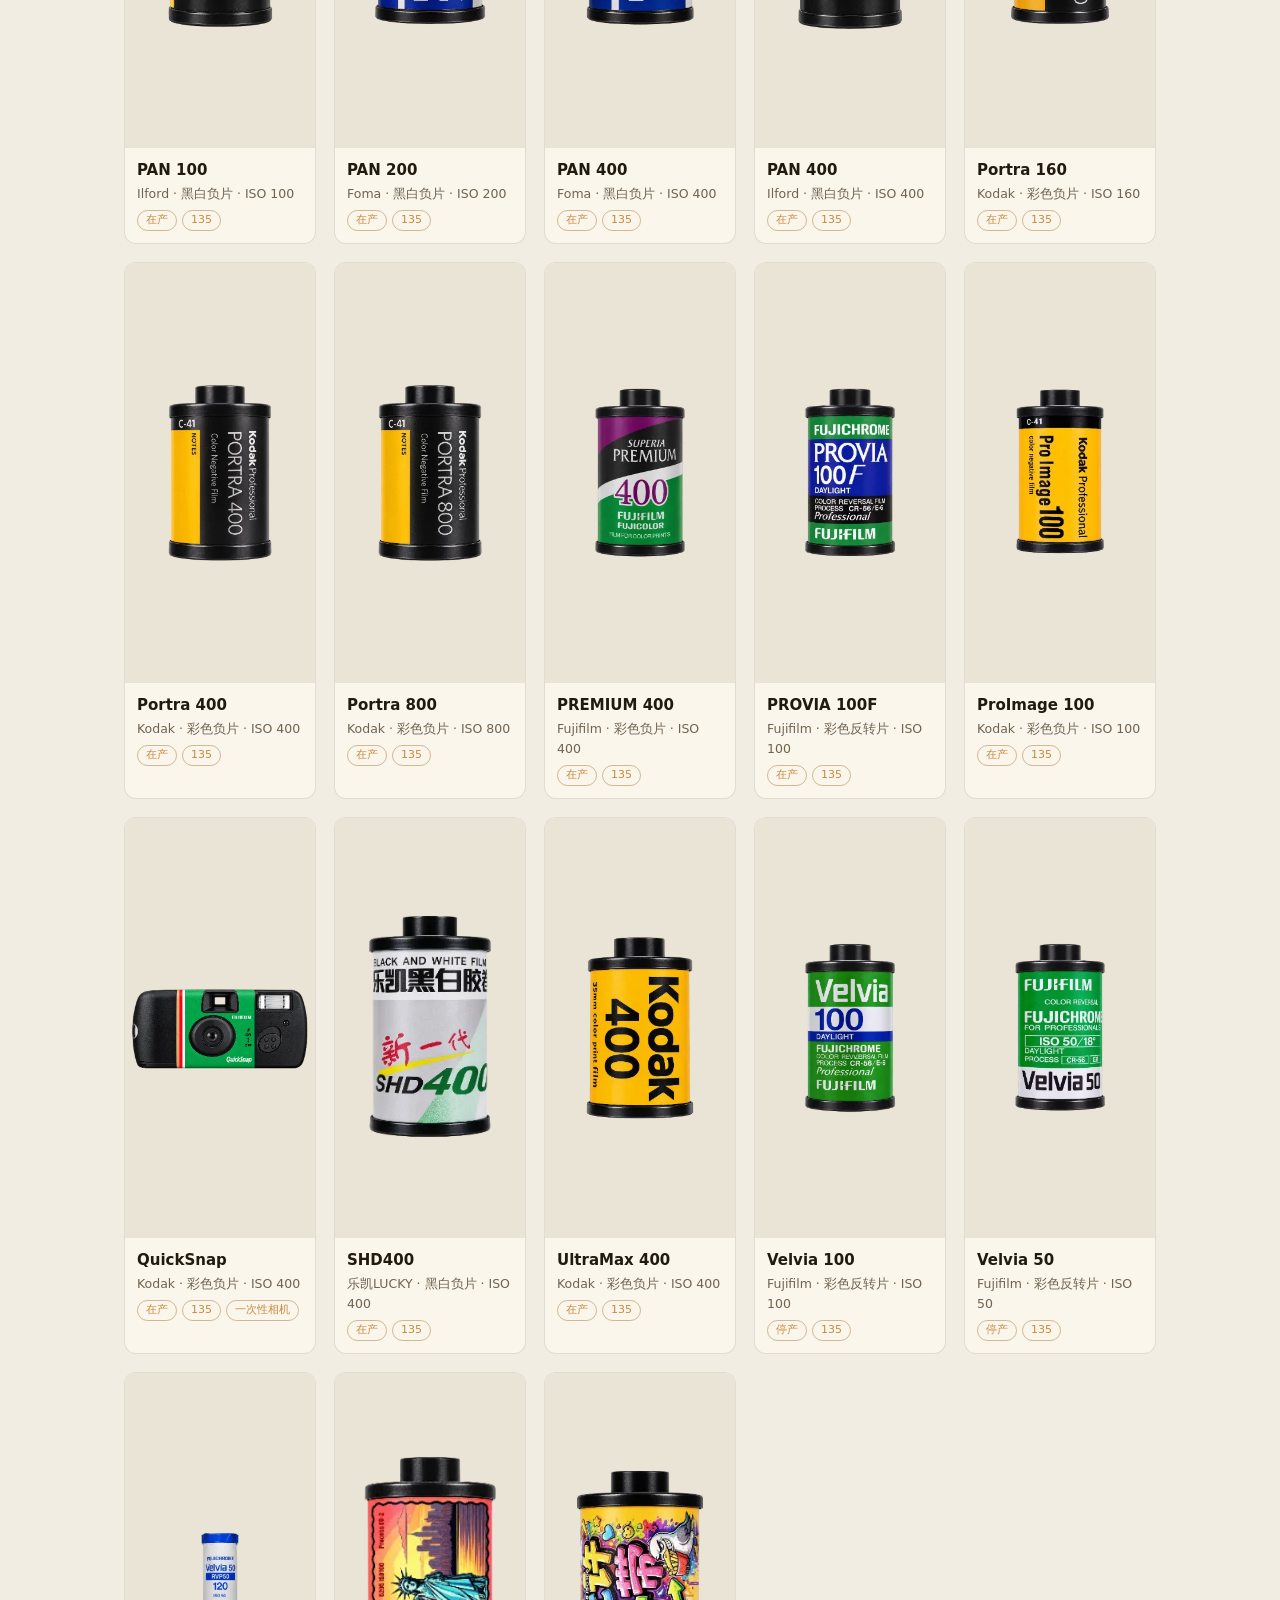
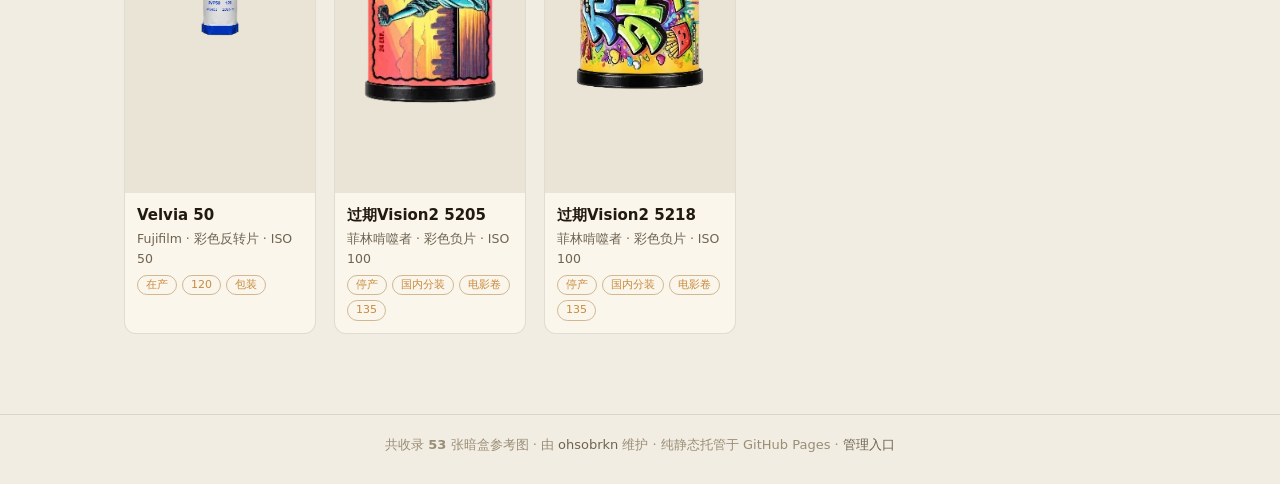
==== commit 229ddce3: "refactor: 删除中英双语（回归纯中文界面）" ====
--- a/index.html
+++ b/index.html
@@ -24,12 +24,11 @@
   <div class="lib-header-inner">
     <div class="lib-header-top">
       <div>
-        <a class="lib-back" href="https://ohsobrkn.github.io/film-index-generator/" data-i18n="back">← 返回海带索引图 FILM</a>
-        <h1 data-i18n="title">暗盒图片库</h1>
-        <p class="lib-sub" data-i18n="sub">胶片暗盒参考图集</p>
+        <a class="lib-back" href="https://ohsobrkn.github.io/film-index-generator/">← 返回海带索引图 FILM</a>
+        <h1>暗盒图片库</h1>
+        <p class="lib-sub">胶片暗盒参考图集</p>
       </div>
       <div class="lib-header-actions">
-        <button id="langBtn" class="lang-btn ghost" type="button" aria-label="切换语言 / Switch language">EN</button>
         <button id="themeBtn" class="lib-icon-btn ghost" type="button" aria-label="主题模式">
           <svg class="ti-auto show" viewBox="0 0 24 24" fill="none" stroke="currentColor" stroke-width="2" stroke-linecap="round" stroke-linejoin="round" aria-hidden="true"><circle cx="12" cy="12" r="9"/><path d="M12 3a9 9 0 0 0 0 18z" fill="currentColor" stroke="none"/></svg>
           <svg class="ti-light" viewBox="0 0 24 24" fill="none" stroke="currentColor" stroke-width="2" stroke-linecap="round" stroke-linejoin="round" aria-hidden="true"><circle cx="12" cy="12" r="4"/><path d="M12 2v2M12 20v2M4.9 4.9l1.4 1.4M17.7 17.7l1.4 1.4M2 12h2M20 12h2M4.9 19.1l1.4-1.4M17.7 6.3l1.4-1.4"/></svg>
@@ -44,17 +43,17 @@
   <details class="lib-stats" id="statsPanel">
     <summary>
       <span class="stats-dot" aria-hidden="true"></span>
-      <span data-i18n="statsTitle">库内统计</span>
+      <span>库内统计</span>
       <svg class="chev" width="14" height="14" viewBox="0 0 24 24" fill="none" stroke="currentColor" stroke-width="2.2" stroke-linecap="round" stroke-linejoin="round" aria-hidden="true"><path d="M6 9l6 6 6-6"/></svg>
     </summary>
     <div class="stats-body" id="statsBody">
       <div class="stats-cols">
-        <div class="stats-col" id="statsManufacturer"><h4 data-i18n="statsMfr">厂商分布</h4></div>
-        <div class="stats-col" id="statsFilmType"><h4 data-i18n="statsType">胶片类型分布</h4></div>
-        <div class="stats-col" id="statsIso"><h4 data-i18n="statsIso">ISO 分布</h4></div>
+        <div class="stats-col" id="statsManufacturer"><h4>厂商分布</h4></div>
+        <div class="stats-col" id="statsFilmType"><h4>胶片类型分布</h4></div>
+        <div class="stats-col" id="statsIso"><h4>ISO 分布</h4></div>
       </div>
       <div class="stats-recent">
-        <h4 data-i18n="statsRecent">最近添加</h4>
+        <h4>最近添加</h4>
         <div class="recent-strip" id="statsRecent"></div>
       </div>
     </div>
@@ -64,22 +63,22 @@
 
   <div class="lib-toolbar">
     <span class="lib-count" id="count"></span>
-    <input type="text" class="search-input" id="search" data-i18n-ph="searchPh" placeholder="搜索型号 / 厂商 / 备注…（空格分隔多个关键词）" />
+    <input type="text" class="search-input" id="search" placeholder="搜索型号 / 厂商 / 备注…（空格分隔多个关键词）" />
     <select id="sortKey" class="sort-select" aria-label="排序方式">
-      <option value="name" data-i18n="sortName">按名称</option>
-      <option value="manufacturer" data-i18n="sortMfr">按厂商</option>
+      <option value="name">按名称</option>
+      <option value="manufacturer">按厂商</option>
     </select>
     <button id="sortDir" class="ghost" type="button" aria-label="切换排序方向">↑ 升序</button>
-    <button id="resetBtn" class="ghost" type="button" data-i18n="reset">重置筛选</button>
+    <button id="resetBtn" class="ghost" type="button">重置筛选</button>
   </div>
 
   <section id="grid" class="lib-grid" aria-label="图片列表"></section>
-  <div id="empty" class="lib-empty" hidden data-i18n="empty">没有符合条件的暗盒图片，试试调整筛选条件。</div>
+  <div id="empty" class="lib-empty" hidden>没有符合条件的暗盒图片，试试调整筛选条件。</div>
 </main>
 
 <footer class="lib-footer">
-  <span data-i18n="footerTotal">共收录</span> <b id="totalCount">0</b> <span data-i18n="footerUnit">张暗盒参考图</span> · <span data-i18n="footerBy">由</span> <a href="https://github.com/ohsobrkn" target="_blank" rel="noopener">ohsobrkn</a> <span data-i18n="footerMaintain">维护</span>
-  · <span data-i18n="footerHost">纯静态托管于 GitHub Pages</span> · <a href="admin.html" data-i18n="footerAdmin">管理入口</a>
+  <span>共收录</span> <b id="totalCount">0</b> <span>张暗盒参考图</span> · <span>由</span> <a href="https://github.com/ohsobrkn" target="_blank" rel="noopener">ohsobrkn</a> <span>维护</span>
+  · <span>纯静态托管于 GitHub Pages</span> · <a href="admin.html">管理入口</a>
 </footer>
 
 <div id="lightbox" class="lightbox" hidden role="dialog" aria-modal="true" aria-label="图片大图">
@@ -97,62 +96,6 @@
 (function () {
   "use strict";
 
-  /* ===== i18n ===== */
-  var I18N = {
-    back: { zh: "← 返回海带索引图 FILM", en: "← Back to FILM Index" },
-    title: { zh: "暗盒图片库", en: "Canister Library" },
-    sub: { zh: "胶片暗盒参考图集", en: "Film Canister Reference Library" },
-    searchPh: { zh: "搜索型号 / 厂商 / 备注…（空格分隔多个关键词）", en: "Search model / maker / notes… (space-separated keywords)" },
-    sortName: { zh: "按名称", en: "By name" },
-    sortMfr: { zh: "按厂商", en: "By maker" },
-    asc: { zh: "↑ 升序", en: "↑ Asc" },
-    desc: { zh: "↓ 降序", en: "↓ Desc" },
-    reset: { zh: "重置筛选", en: "Reset" },
-    statsTitle: { zh: "库内统计", en: "Library Stats" },
-    statsMfr: { zh: "厂商分布", en: "By Maker" },
-    statsType: { zh: "胶片类型分布", en: "By Film Type" },
-    statsIso: { zh: "ISO 分布", en: "By ISO" },
-    statsRecent: { zh: "最近添加", en: "Recently Added" },
-    empty: { zh: "没有符合条件的暗盒图片，试试调整筛选条件。", en: "No canisters match the current filters. Try adjusting them." },
-    closeEsc: { zh: "关闭 Esc", en: "Close Esc" },
-    updated: { zh: "更新于", en: "Updated" },
-    thumbAlt: { zh: "缩略图", en: "thumbnail" },
-    footerTotal: { zh: "共收录", en: "Total of" },
-    footerUnit: { zh: "张暗盒参考图", en: "canister reference photos" },
-    footerBy: { zh: "由", en: "Maintained by" },
-    footerMaintain: { zh: "维护", en: "" },
-    footerHost: { zh: "纯静态托管于 GitHub Pages", en: "Statically hosted on GitHub Pages" },
-    footerAdmin: { zh: "管理入口", en: "Admin" },
-    loadFail: { zh: "数据加载失败：", en: "Failed to load data: " },
-    retryHint: { zh: "（请稍后刷新重试）", en: " (please refresh and retry later)" },
-    tagsMode: { zh: "同时满足", en: "ALL selected" },
-    themeAuto: { zh: "主题：跟随系统", en: "Theme: follow system" },
-    themeLight: { zh: "主题：浅色", en: "Theme: light" },
-    themeDark: { zh: "主题：暗色", en: "Theme: dark" },
-    langLabel: { zh: "切换到英文", en: "切换到中文" }
-  };
-  var LANG_KEY = "canister-lang";
-  var lang = "zh";
-  try { lang = localStorage.getItem(LANG_KEY) === "en" ? "en" : "zh"; } catch (e) {}
-
-  function t(key) {
-    var entry = I18N[key];
-    return entry ? entry[lang] : key;
-  }
-  function applyI18n() {
-    document.documentElement.lang = lang === "zh" ? "zh-CN" : "en";
-    document.querySelectorAll("[data-i18n]").forEach(function (el) {
-      var v = t(el.getAttribute("data-i18n"));
-      if (v !== "") el.textContent = v;
-    });
-    document.querySelectorAll("[data-i18n-ph]").forEach(function (el) {
-      el.placeholder = t(el.getAttribute("data-i18n-ph"));
-    });
-    sortDirBtn.textContent = sortDir === "asc" ? t("asc") : t("desc");
-    document.getElementById("langBtn").textContent = lang === "zh" ? "EN" : "中文";
-    document.getElementById("langBtn").setAttribute("aria-label", t("langLabel"));
-  }
-
   /* ===== 主题三态（跟随系统 / 浅色 / 暗色）===== */
   var THEME_KEY = "canister-theme";
   var themeMode = "auto";
@@ -168,23 +111,14 @@
       var svg = themeBtn.querySelector(".ti-" + m);
       if (svg) svg.classList.toggle("show", m === mode);
     });
-    themeBtn.setAttribute("aria-label", t("theme" + mode.charAt(0).toUpperCase() + mode.slice(1)));
-    themeBtn.title = themeBtn.getAttribute("aria-label");
+    var label = mode === "auto" ? "主题：跟随系统" : (mode === "light" ? "主题：浅色" : "主题：暗色");
+    themeBtn.setAttribute("aria-label", label);
+    themeBtn.title = label;
   }
   themeBtn.addEventListener("click", function () {
     var next = themeMode === "auto" ? "light" : (themeMode === "light" ? "dark" : "auto");
     try { localStorage.setItem(THEME_KEY, next); } catch (e) {}
     applyThemeMode(next);
-  });
-
-  var langBtn = document.getElementById("langBtn");
-  langBtn.addEventListener("click", function () {
-    lang = lang === "zh" ? "en" : "zh";
-    try { localStorage.setItem(LANG_KEY, lang); } catch (e) {}
-    applyI18n();
-    buildFilterUi();
-    applyFilters();
-    if (db) renderStats();
   });
 
   var DIM_TYPE_LABEL = {};
@@ -338,9 +272,7 @@
     visibleItems = sortItems(db.items.filter(function (it) { return itemVisible(it) && matchFilter(it); }));
     renderGrid();
     syncUrl();
-    countEl.innerHTML = lang === "zh"
-      ? "共 <b>" + db.items.filter(itemVisible).length + "</b> 张 · 当前显示 <b>" + visibleItems.length + "</b> 张"
-      : "<b>" + visibleItems.length + "</b> of <b>" + db.items.filter(itemVisible).length + "</b> canisters";
+    countEl.innerHTML = "共 <b>" + db.items.filter(itemVisible).length + "</b> 张 · 当前显示 <b>" + visibleItems.length + "</b> 张";
   }
 
   function syncUrl() {
@@ -370,7 +302,7 @@
     sortKey = (sk === "manufacturer" || sk === "name") ? sk : "name";
     sortDir = params.get("dir") === "desc" ? "desc" : "asc";
     sortKeyEl.value = sortKey;
-    sortDirBtn.textContent = sortDir === "asc" ? t("asc") : t("desc");
+    sortDirBtn.textContent = sortDir === "asc" ? "↑ 升序" : "↓ 降序";
   }
 
   function buildFilterUi() {
@@ -387,7 +319,7 @@
       if (dim.type === "tags") {
         var badge = document.createElement("span");
         badge.className = "tags-mode-badge";
-        badge.textContent = t("tagsMode");
+        badge.textContent = "同时满足";
         group.appendChild(badge);
       }
       dimValues(dim).forEach(function (val) {
@@ -423,7 +355,7 @@
       // 统一缩略图规格 300×420：加载前即预留精确空间，网格零抖动
       img.width = 300; img.height = 420;
       img.src = item.thumb;
-      img.alt = (item.name || item.id) + " " + t("thumbAlt");
+      img.alt = (item.name || item.id) + " 缩略图";
       card.appendChild(img);
 
       var body = document.createElement("div");
@@ -488,7 +420,7 @@
     meta.appendChild(h);
     var sub = document.createElement("div");
     sub.className = "sub";
-    sub.textContent = item.id + " · " + t("updated") + " " + String(item.updatedAt || "").slice(0, 10);
+    sub.textContent = item.id + " · 更新于 " + String(item.updatedAt || "").slice(0, 10);
     meta.appendChild(sub);
 
     db.dimensions.forEach(function (dim) {
@@ -579,7 +511,7 @@
 
   sortDirBtn.addEventListener("click", function () {
     sortDir = sortDir === "asc" ? "desc" : "asc";
-    this.textContent = sortDir === "asc" ? t("asc") : t("desc");
+    this.textContent = sortDir === "asc" ? "↑ 升序" : "↓ 降序";
     applyFilters();
   });
 
@@ -687,7 +619,6 @@
 
   // 初始化主题与语言（DOM 与全部变量就绪后）
   applyThemeMode(themeMode);
-  applyI18n();
 
   // no-store + 时间戳穿透缓存：数据更新并重新部署后，刷新页面即可看到最新内容
   fetch("data/canisters.json?v=" + Date.now(), { cache: "no-store" }).then(function (r) {
@@ -703,7 +634,7 @@
   }).catch(function (err) {
     gridEl.innerHTML = "";
     emptyEl.hidden = false;
-    emptyEl.textContent = t("loadFail") + err.message + t("retryHint");
+    emptyEl.textContent = "数据加载失败：" + err.message + "（请稍后刷新重试）";
   });
 })();
 </script>
--- a/styles.css
+++ b/styles.css
@@ -516,8 +516,6 @@
 .lib-icon-btn:hover { color: var(--accent); }
 .lib-icon-btn svg { width: 17px; height: 17px; display: none; }
 .lib-icon-btn svg.show { display: block; }
-.lang-btn { height: 34px; min-width: 54px; padding: 0 12px; font-size: 12.5px; color: var(--muted); }
-.lang-btn:hover { color: var(--accent); }
 
 /* ===== 库内统计面板 ===== */
 .lib-stats {
